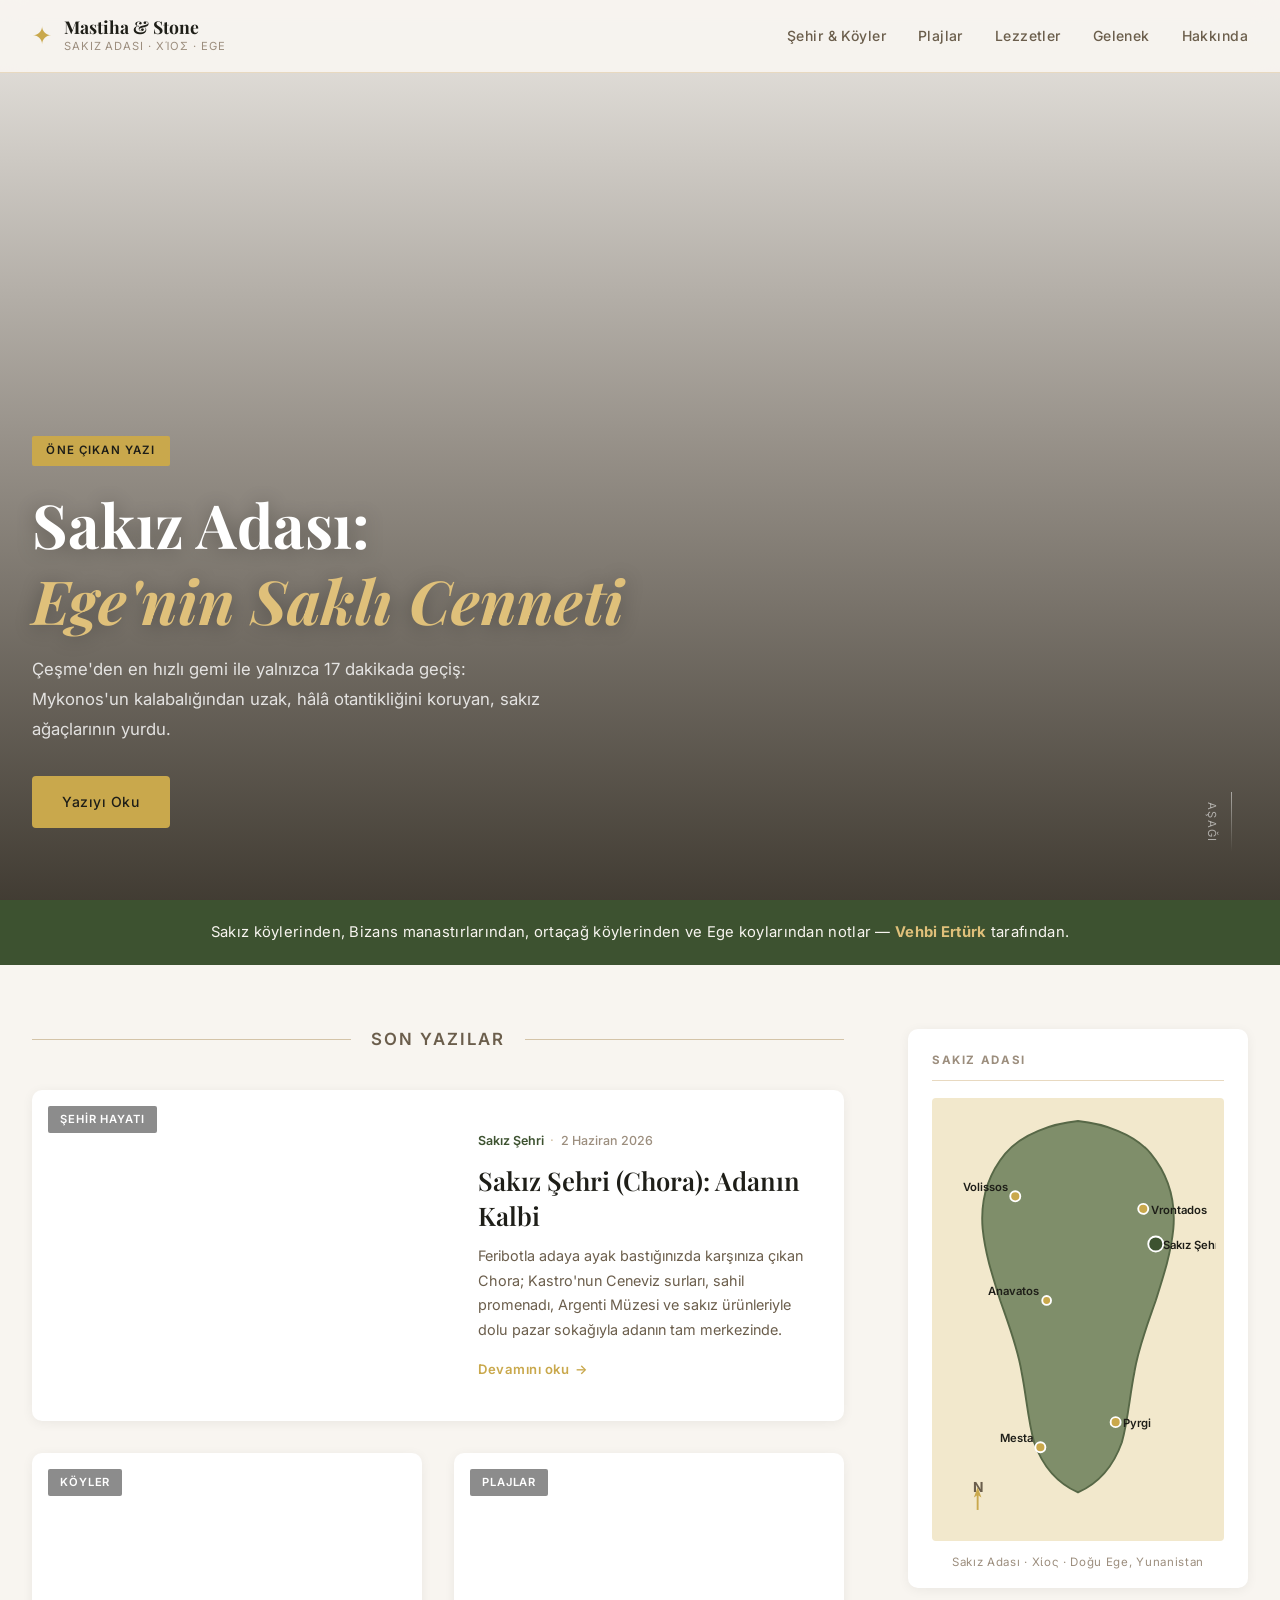
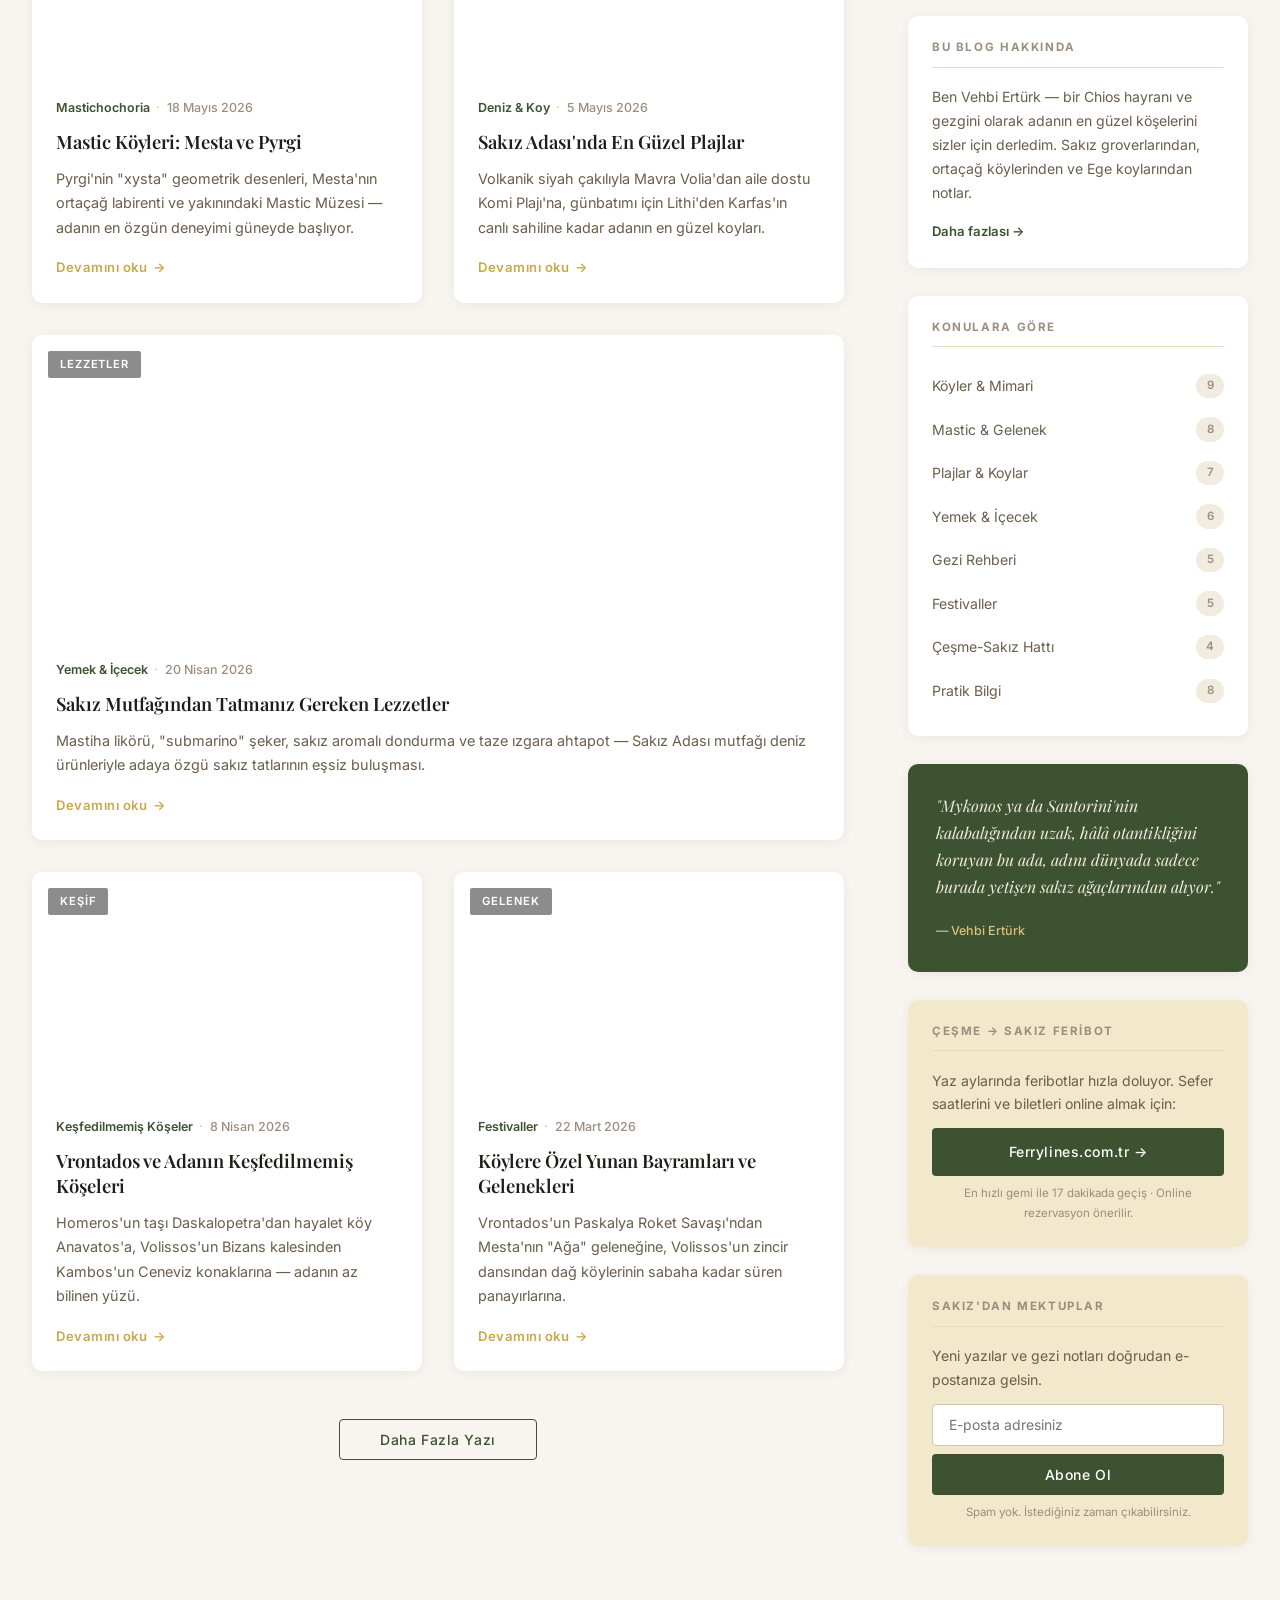
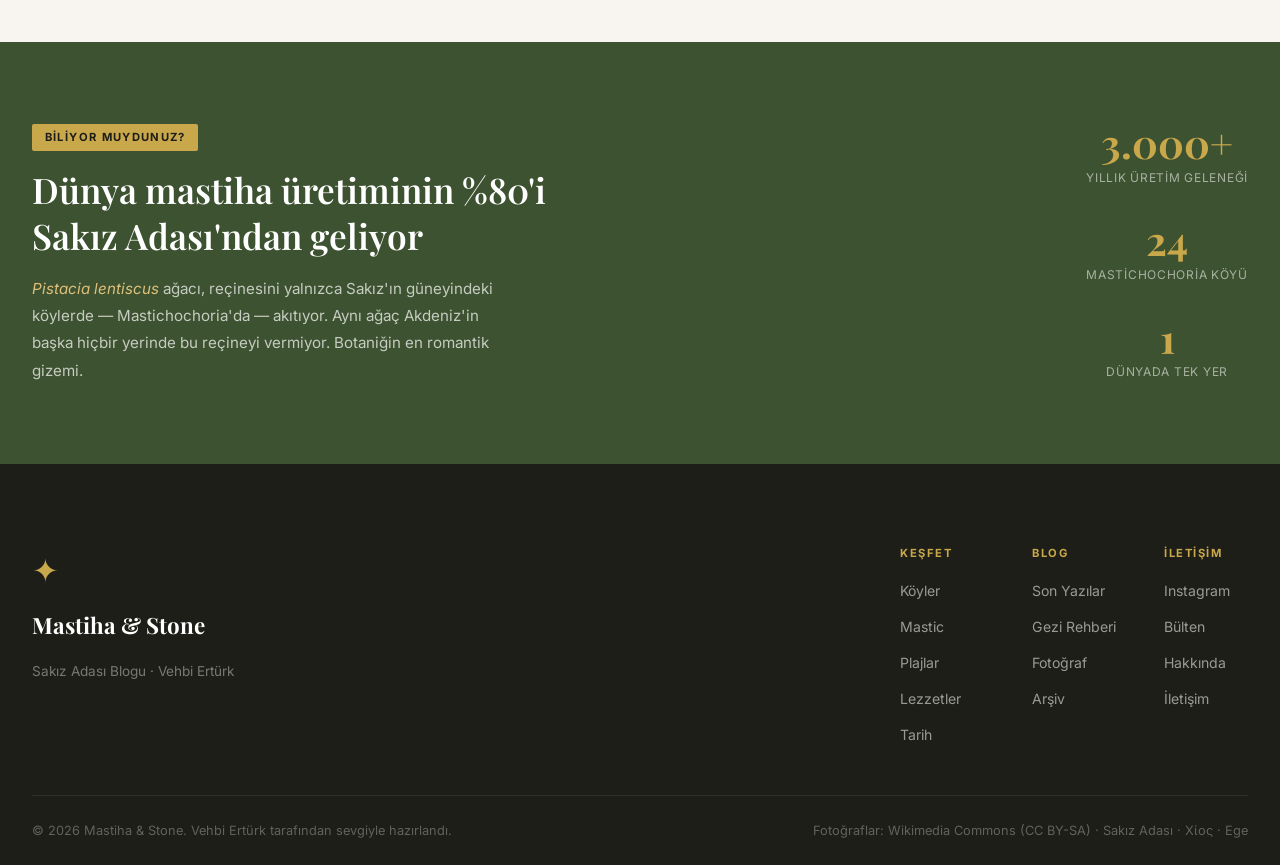
==== index.html @ 267903d8 "Initial commit: Mastiha & Stone - Sakız Adası Blog" ====
<!DOCTYPE html>
<html lang="tr">
<head>
  <meta charset="UTF-8" />
  <meta name="viewport" content="width=device-width, initial-scale=1.0" />
  <title>Mastiha & Stone — Sakız Adası Blogu</title>
  <link rel="preconnect" href="https://fonts.googleapis.com" />
  <link rel="preconnect" href="https://fonts.gstatic.com" crossorigin />
  <link href="https://fonts.googleapis.com/css2?family=Playfair+Display:ital,wght@0,400;0,600;0,700;1,400;1,600&family=Inter:wght@300;400;500;600&display=swap" rel="stylesheet" />
  <link rel="stylesheet" href="style.css" />
  <!-- Google tag (gtag.js) -->
  <script async src="https://www.googletagmanager.com/gtag/js?id=G-PK34DTBVY6"></script>
  <script>
    window.dataLayer = window.dataLayer || [];
    function gtag(){dataLayer.push(arguments);}
    gtag('js', new Date());
    gtag('config', 'G-PK34DTBVY6');
  </script>
</head>
<body>

  <!-- NAV -->
  <nav class="nav" id="nav">
    <div class="nav-inner">
      <a href="index.html" class="nav-logo">
        <span class="nav-logo-mark">✦</span>
        <div>
          <div class="nav-logo-title">Mastiha &amp; Stone</div>
          <div class="nav-logo-sub">Sakız Adası · Χίος · Ege</div>
        </div>
      </a>
      <ul class="nav-links">
        <li><a href="#sehir">Şehir &amp; Köyler</a></li>
        <li><a href="#plajlar">Plajlar</a></li>
        <li><a href="#lezzetler">Lezzetler</a></li>
        <li><a href="#gelenek">Gelenek</a></li>
        <li><a href="#hakkinda">Hakkında</a></li>
      </ul>
      <button class="nav-menu-btn" id="menuBtn" aria-label="Menüyü aç">
        <span></span><span></span><span></span>
      </button>
    </div>
    <div class="nav-mobile" id="navMobile">
      <a href="#sehir">Şehir &amp; Köyler</a>
      <a href="#plajlar">Plajlar</a>
      <a href="#lezzetler">Lezzetler</a>
      <a href="#gelenek">Gelenek</a>
      <a href="#hakkinda">Hakkında</a>
    </div>
  </nav>

  <!-- HERO -->
  <section class="hero">
    <div class="hero-image">
      <div class="hero-gradient"></div>
    </div>
    <div class="hero-content">
      <span class="hero-tag">Öne Çıkan Yazı</span>
      <h1 class="hero-title">Sakız Adası:<br /><em>Ege'nin Saklı Cenneti</em></h1>
      <p class="hero-desc">Çeşme'den en hızlı gemi ile yalnızca 17 dakikada geçiş: Mykonos'un kalabalığından uzak, hâlâ otantikliğini koruyan, sakız ağaçlarının yurdu.</p>
      <a href="post.html" class="btn btn-hero">Yazıyı Oku</a>
    </div>
    <div class="hero-scroll-hint">
      <span>Aşağı</span>
      <div class="hero-scroll-line"></div>
    </div>
  </section>

  <!-- INTRO BAND -->
  <div class="intro-band">
    <p>Sakız köylerinden, Bizans manastırlarından, ortaçağ köylerinden ve Ege koylarından notlar — <strong>Vehbi Ertürk</strong> tarafından.</p>
  </div>

  <!-- MAIN LAYOUT -->
  <main class="main-layout" id="stories">

    <!-- ARTICLE GRID -->
    <div class="article-section">

      <div class="section-header">
        <span class="section-line"></span>
        <h2 class="section-title">Son Yazılar</h2>
        <span class="section-line"></span>
      </div>

      <div class="article-grid">

        <!-- Card 1 — Large: Chora -->
        <article class="card card--large" id="sehir">
          <a href="post.html" class="card-image-link">
            <div class="card-image card-image--town">
              <span class="card-tag">Şehir Hayatı</span>
            </div>
          </a>
          <div class="card-body">
            <div class="card-meta">
              <span class="card-category">Sakız Şehri</span>
              <span class="card-dot">·</span>
              <time>2 Haziran 2026</time>
            </div>
            <h3 class="card-title">
              <a href="post.html">Sakız Şehri (Chora): Adanın Kalbi</a>
            </h3>
            <p class="card-excerpt">Feribotla adaya ayak bastığınızda karşınıza çıkan Chora; Kastro'nun Ceneviz surları, sahil promenadı, Argenti Müzesi ve sakız ürünleriyle dolu pazar sokağıyla adanın tam merkezinde.</p>
            <a href="post.html" class="card-read-more">Devamını oku <span>→</span></a>
          </div>
        </article>

        <!-- Card 2: Mastic Villages -->
        <article class="card" id="koyleri">
          <a href="post.html" class="card-image-link">
            <div class="card-image card-image--villages">
              <span class="card-tag">Köyler</span>
            </div>
          </a>
          <div class="card-body">
            <div class="card-meta">
              <span class="card-category">Mastichochoria</span>
              <span class="card-dot">·</span>
              <time>18 Mayıs 2026</time>
            </div>
            <h3 class="card-title">
              <a href="post.html">Mastic Köyleri: Mesta ve Pyrgi</a>
            </h3>
            <p class="card-excerpt">Pyrgi'nin "xysta" geometrik desenleri, Mesta'nın ortaçağ labirenti ve yakınındaki Mastic Müzesi — adanın en özgün deneyimi güneyde başlıyor.</p>
            <a href="post.html" class="card-read-more">Devamını oku <span>→</span></a>
          </div>
        </article>

        <!-- Card 3: Beaches -->
        <article class="card" id="plajlar">
          <a href="post.html" class="card-image-link">
            <div class="card-image card-image--beach">
              <span class="card-tag">Plajlar</span>
            </div>
          </a>
          <div class="card-body">
            <div class="card-meta">
              <span class="card-category">Deniz &amp; Koy</span>
              <span class="card-dot">·</span>
              <time>5 Mayıs 2026</time>
            </div>
            <h3 class="card-title">
              <a href="post.html">Sakız Adası'nda En Güzel Plajlar</a>
            </h3>
            <p class="card-excerpt">Volkanik siyah çakılıyla Mavra Volia'dan aile dostu Komi Plajı'na, günbatımı için Lithi'den Karfas'ın canlı sahiline kadar adanın en güzel koyları.</p>
            <a href="post.html" class="card-read-more">Devamını oku <span>→</span></a>
          </div>
        </article>

        <!-- Card 4 — Wide: Food -->
        <article class="card card--wide" id="lezzetler">
          <a href="post.html" class="card-image-link">
            <div class="card-image card-image--food">
              <span class="card-tag">Lezzetler</span>
            </div>
          </a>
          <div class="card-body">
            <div class="card-meta">
              <span class="card-category">Yemek &amp; İçecek</span>
              <span class="card-dot">·</span>
              <time>20 Nisan 2026</time>
            </div>
            <h3 class="card-title">
              <a href="post.html">Sakız Mutfağından Tatmanız Gereken Lezzetler</a>
            </h3>
            <p class="card-excerpt">Mastiha likörü, "submarino" şeker, sakız aromalı dondurma ve taze ızgara ahtapot — Sakız Adası mutfağı deniz ürünleriyle adaya özgü sakız tatlarının eşsiz buluşması.</p>
            <a href="post.html" class="card-read-more">Devamını oku <span>→</span></a>
          </div>
        </article>

        <!-- Card 5: Hidden corners -->
        <article class="card">
          <a href="post.html" class="card-image-link">
            <div class="card-image card-image--grove">
              <span class="card-tag">Keşif</span>
            </div>
          </a>
          <div class="card-body">
            <div class="card-meta">
              <span class="card-category">Keşfedilmemiş Köşeler</span>
              <span class="card-dot">·</span>
              <time>8 Nisan 2026</time>
            </div>
            <h3 class="card-title">
              <a href="post.html">Vrontados ve Adanın Keşfedilmemiş Köşeleri</a>
            </h3>
            <p class="card-excerpt">Homeros'un taşı Daskalopetra'dan hayalet köy Anavatos'a, Volissos'un Bizans kalesinden Kambos'un Ceneviz konaklarına — adanın az bilinen yüzü.</p>
            <a href="post.html" class="card-read-more">Devamını oku <span>→</span></a>
          </div>
        </article>

        <!-- Card 6: Traditions -->
        <article class="card" id="gelenek">
          <a href="post.html" class="card-image-link">
            <div class="card-image card-image--monastery">
              <span class="card-tag">Gelenek</span>
            </div>
          </a>
          <div class="card-body">
            <div class="card-meta">
              <span class="card-category">Festivaller</span>
              <span class="card-dot">·</span>
              <time>22 Mart 2026</time>
            </div>
            <h3 class="card-title">
              <a href="post.html">Köylere Özel Yunan Bayramları ve Gelenekleri</a>
            </h3>
            <p class="card-excerpt">Vrontados'un Paskalya Roket Savaşı'ndan Mesta'nın "Ağa" geleneğine, Volissos'un zincir dansından dağ köylerinin sabaha kadar süren panayırlarına.</p>
            <a href="post.html" class="card-read-more">Devamını oku <span>→</span></a>
          </div>
        </article>

      </div><!-- /.article-grid -->

      <div class="load-more-wrap">
        <button class="btn btn-outline" id="loadMoreBtn">Daha Fazla Yazı</button>
      </div>

    </div><!-- /.article-section -->

    <!-- SIDEBAR -->
    <aside class="sidebar">

      <!-- Map -->
      <div class="sidebar-widget widget-map">
        <h4 class="widget-title">Sakız Adası</h4>
        <div class="map-container">
          <svg class="chios-map" viewBox="0 0 220 340" xmlns="http://www.w3.org/2000/svg">
            <path class="island-shape" d="
              M 110,12
              C 130,14 155,22 168,38
              C 182,55 188,75 186,98
              C 184,118 178,136 172,155
              C 165,175 158,193 155,212
              C 151,232 150,250 145,268
              C 139,285 128,300 110,308
              C 92,300 81,285 75,268
              C 70,250 69,232 65,212
              C 62,193 55,175 48,155
              C 42,136 36,118 34,98
              C 32,75 38,55 52,38
              C 65,22 90,14 110,12 Z
            " />
            <!-- Chios Town -->
            <circle class="map-dot map-dot--primary" cx="172" cy="110" r="5" />
            <text class="map-label" x="178" y="114">Sakız Şehri</text>
            <!-- Pyrgi -->
            <circle class="map-dot" cx="140" cy="252" r="4" />
            <text class="map-label" x="146" y="256">Pyrgi</text>
            <!-- Mesta -->
            <circle class="map-dot" cx="80" cy="272" r="4" />
            <text class="map-label map-label--left" x="74" y="268">Mesta</text>
            <!-- Vrontados -->
            <circle class="map-dot" cx="162" cy="82" r="4" />
            <text class="map-label" x="168" y="86">Vrontados</text>
            <!-- Volissos -->
            <circle class="map-dot" cx="60" cy="72" r="4" />
            <text class="map-label map-label--left" x="54" y="68">Volissos</text>
            <!-- Anavatos -->
            <circle class="map-dot" cx="85" cy="155" r="3.5" />
            <text class="map-label map-label--left" x="79" y="151">Anavatos</text>
            <!-- Compass -->
            <text class="map-compass" x="26" y="308">N</text>
            <line x1="30" y1="310" x2="30" y2="322" stroke="#C9A84C" stroke-width="1.5" />
            <polygon points="30,304 27,312 30,310 33,312" fill="#C9A84C" />
          </svg>
        </div>
        <p class="map-caption">Sakız Adası · Χίος · Doğu Ege, Yunanistan</p>
      </div>

      <!-- About -->
      <div class="sidebar-widget" id="hakkinda">
        <h4 class="widget-title">Bu Blog Hakkında</h4>
        <p class="widget-text">Ben Vehbi Ertürk — bir Chios hayranı ve gezgini olarak adanın en güzel köşelerini sizler için derledim. Sakız groverlarından, ortaçağ köylerinden ve Ege koylarından notlar.</p>
        <a href="#" class="widget-link">Daha fazlası →</a>
      </div>

      <!-- Categories -->
      <div class="sidebar-widget">
        <h4 class="widget-title">Konulara Göre</h4>
        <ul class="category-list">
          <li><a href="#">Köyler &amp; Mimari <span>9</span></a></li>
          <li><a href="#">Mastic &amp; Gelenek <span>8</span></a></li>
          <li><a href="#">Plajlar &amp; Koylar <span>7</span></a></li>
          <li><a href="#">Yemek &amp; İçecek <span>6</span></a></li>
          <li><a href="#">Gezi Rehberi <span>5</span></a></li>
          <li><a href="#">Festivaller <span>5</span></a></li>
          <li><a href="#">Çeşme-Sakız Hattı <span>4</span></a></li>
          <li><a href="#">Pratik Bilgi <span>8</span></a></li>
        </ul>
      </div>

      <!-- Quote -->
      <div class="sidebar-widget widget-quote">
        <blockquote>
          <p>"Mykonos ya da Santorini'nin kalabalığından uzak, hâlâ otantikliğini koruyan bu ada, adını dünyada sadece burada yetişen sakız ağaçlarından alıyor."</p>
          <cite>— Vehbi Ertürk</cite>
        </blockquote>
      </div>

      <!-- Ferry Link -->
      <div class="sidebar-widget widget-newsletter">
        <h4 class="widget-title">Çeşme → Sakız Feribot</h4>
        <p class="widget-text">Yaz aylarında feribotlar hızla doluyor. Sefer saatlerini ve biletleri online almak için:</p>
        <a href="https://www.ferrylines.com.tr" target="_blank" rel="noopener" class="btn btn-primary" style="display:flex;justify-content:center;margin-bottom:0.5rem;">Ferrylines.com.tr →</a>
        <p class="newsletter-note">En hızlı gemi ile 17 dakikada geçiş · Online rezervasyon önerilir.</p>
      </div>

      <!-- Newsletter -->
      <div class="sidebar-widget widget-newsletter">
        <h4 class="widget-title">Sakız'dan Mektuplar</h4>
        <p class="widget-text">Yeni yazılar ve gezi notları doğrudan e-postanıza gelsin.</p>
        <form class="newsletter-form" onsubmit="handleSubscribe(event)">
          <input type="email" placeholder="E-posta adresiniz" class="newsletter-input" required />
          <button type="submit" class="btn btn-primary">Abone Ol</button>
        </form>
        <p class="newsletter-note">Spam yok. İstediğiniz zaman çıkabilirsiniz.</p>
      </div>

    </aside>

  </main><!-- /.main-layout -->

  <!-- FEATURED BANNER -->
  <section class="banner-section">
    <div class="banner-inner">
      <div class="banner-text">
        <span class="banner-tag">Biliyor muydunuz?</span>
        <h2>Dünya mastiha üretiminin %80'i Sakız Adası'ndan geliyor</h2>
        <p><em>Pistacia lentiscus</em> ağacı, reçinesini yalnızca Sakız'ın güneyindeki köylerde — Mastichochoria'da — akıtıyor. Aynı ağaç Akdeniz'in başka hiçbir yerinde bu reçineyi vermiyor. Botaniğin en romantik gizemi.</p>
      </div>
      <div class="banner-stat-group">
        <div class="banner-stat">
          <span class="stat-num">3.000+</span>
          <span class="stat-label">Yıllık üretim geleneği</span>
        </div>
        <div class="banner-stat">
          <span class="stat-num">24</span>
          <span class="stat-label">Mastichochoria köyü</span>
        </div>
        <div class="banner-stat">
          <span class="stat-num">1</span>
          <span class="stat-label">Dünyada tek yer</span>
        </div>
      </div>
    </div>
  </section>

  <!-- FOOTER -->
  <footer class="footer">
    <div class="footer-inner">
      <div class="footer-brand">
        <span class="footer-logo-mark">✦</span>
        <div class="footer-logo-title">Mastiha &amp; Stone</div>
        <p>Sakız Adası Blogu · Vehbi Ertürk</p>
      </div>
      <div class="footer-links">
        <div class="footer-col">
          <h5>Keşfet</h5>
          <a href="#">Köyler</a>
          <a href="#">Mastic</a>
          <a href="#">Plajlar</a>
          <a href="#">Lezzetler</a>
          <a href="#">Tarih</a>
        </div>
        <div class="footer-col">
          <h5>Blog</h5>
          <a href="#">Son Yazılar</a>
          <a href="#">Gezi Rehberi</a>
          <a href="#">Fotoğraf</a>
          <a href="#">Arşiv</a>
        </div>
        <div class="footer-col">
          <h5>İletişim</h5>
          <a href="#">Instagram</a>
          <a href="#">Bülten</a>
          <a href="#">Hakkında</a>
          <a href="#">İletişim</a>
        </div>
      </div>
    </div>
    <div class="footer-bottom">
      <p>© 2026 Mastiha &amp; Stone. Vehbi Ertürk tarafından sevgiyle hazırlandı.</p>
      <p>Fotoğraflar: Wikimedia Commons (CC BY-SA) · Sakız Adası · Χίος · Ege</p>
    </div>
  </footer>

  <script src="script.js"></script>
</body>
</html>
---- style.css ----
/* =============================================
   MASTIHA & STONE — Chios Island Blog
   Theme: Mediterranean Minimalist
   ============================================= */

/* --- RESET & BASE --- */
*, *::before, *::after { box-sizing: border-box; margin: 0; padding: 0; }

:root {
  --off-white:   #F8F5F0;
  --sand:        #E8D9C0;
  --sand-light:  #F2EBE0;
  --sand-mid:    #D4C4A8;
  --olive:       #3D5230;
  --olive-mid:   #4A5C3A;
  --olive-light: #6B7F59;
  --gold:        #C9A84C;
  --gold-light:  #DFC07A;
  --gold-pale:   #F2E8CC;
  --dark:        #1E1E18;
  --text:        #3A3328;
  --text-mid:    #6B5E4C;
  --text-light:  #9C8E7E;
  --white:       #FFFFFF;

  --font-serif: 'Playfair Display', Georgia, serif;
  --font-sans:  'Inter', system-ui, sans-serif;

  --radius: 4px;
  --radius-lg: 10px;
  --shadow-sm: 0 2px 12px rgba(0,0,0,0.06);
  --shadow-md: 0 6px 28px rgba(0,0,0,0.10);
  --shadow-lg: 0 16px 48px rgba(0,0,0,0.14);

  --transition: 0.28s cubic-bezier(0.4, 0, 0.2, 1);
}

html { scroll-behavior: smooth; font-size: 16px; }

body {
  font-family: var(--font-sans);
  background: var(--off-white);
  color: var(--text);
  line-height: 1.7;
  -webkit-font-smoothing: antialiased;
}

img { display: block; max-width: 100%; }
a { color: inherit; text-decoration: none; }
ul { list-style: none; }
button { cursor: pointer; border: none; background: none; font-family: inherit; }

/* --- TYPOGRAPHY --- */
h1, h2, h3, h4 { font-family: var(--font-serif); line-height: 1.25; color: var(--dark); }
h1 { font-size: clamp(2.2rem, 5vw, 3.8rem); font-weight: 700; }
h2 { font-size: clamp(1.6rem, 3vw, 2.4rem); font-weight: 600; }
h3 { font-size: clamp(1.15rem, 2vw, 1.45rem); font-weight: 600; }
h4 { font-size: 1rem; font-weight: 600; }
em { font-style: italic; }

/* --- UTILITY --- */
.btn {
  display: inline-flex;
  align-items: center;
  gap: 0.5rem;
  padding: 0.75rem 1.75rem;
  border-radius: var(--radius);
  font-size: 0.875rem;
  font-weight: 500;
  letter-spacing: 0.04em;
  transition: var(--transition);
  white-space: nowrap;
}
.btn-hero {
  background: var(--gold);
  color: var(--dark);
  border: 2px solid var(--gold);
}
.btn-hero:hover {
  background: var(--gold-light);
  border-color: var(--gold-light);
  transform: translateY(-2px);
  box-shadow: 0 8px 24px rgba(201,168,76,0.35);
}
.btn-primary {
  background: var(--olive);
  color: var(--white);
  width: 100%;
  justify-content: center;
}
.btn-primary:hover {
  background: var(--olive-mid);
  transform: translateY(-1px);
}
.btn-outline {
  background: transparent;
  color: var(--olive);
  border: 1.5px solid var(--olive);
  padding: 0.7rem 2.5rem;
}
.btn-outline:hover {
  background: var(--olive);
  color: var(--white);
}

/* =============================================
   NAVIGATION
   ============================================= */
.nav {
  position: fixed;
  top: 0; left: 0; right: 0;
  z-index: 100;
  background: rgba(248,245,240,0.92);
  backdrop-filter: blur(12px);
  -webkit-backdrop-filter: blur(12px);
  border-bottom: 1px solid var(--sand);
  transition: var(--transition);
}
.nav.scrolled {
  box-shadow: var(--shadow-sm);
}
.nav-inner {
  max-width: 1280px;
  margin: 0 auto;
  padding: 0 2rem;
  height: 72px;
  display: flex;
  align-items: center;
  justify-content: space-between;
}
.nav-logo {
  display: flex;
  align-items: center;
  gap: 0.75rem;
}
.nav-logo-mark {
  font-size: 1.5rem;
  color: var(--gold);
  line-height: 1;
}
.nav-logo-title {
  font-family: var(--font-serif);
  font-size: 1.1rem;
  font-weight: 700;
  color: var(--dark);
  line-height: 1.2;
}
.nav-logo-sub {
  font-size: 0.7rem;
  color: var(--text-light);
  letter-spacing: 0.08em;
  text-transform: uppercase;
}
.nav-links {
  display: flex;
  align-items: center;
  gap: 2rem;
}
.nav-links a {
  font-size: 0.875rem;
  font-weight: 500;
  color: var(--text-mid);
  letter-spacing: 0.03em;
  position: relative;
  transition: color var(--transition);
}
.nav-links a::after {
  content: '';
  position: absolute;
  bottom: -3px; left: 0; right: 100%;
  height: 1.5px;
  background: var(--gold);
  transition: right var(--transition);
}
.nav-links a:hover { color: var(--olive); }
.nav-links a:hover::after { right: 0; }

.nav-menu-btn {
  display: none;
  flex-direction: column;
  gap: 5px;
  padding: 4px;
}
.nav-menu-btn span {
  display: block;
  width: 24px;
  height: 2px;
  background: var(--text);
  border-radius: 2px;
  transition: var(--transition);
}
.nav-mobile {
  display: none;
  flex-direction: column;
  padding: 1rem 2rem 1.5rem;
  border-top: 1px solid var(--sand);
  gap: 1rem;
}
.nav-mobile a {
  font-size: 1rem;
  color: var(--text-mid);
  font-weight: 500;
}
.nav-mobile.open { display: flex; }

/* =============================================
   HERO
   ============================================= */
.hero {
  position: relative;
  min-height: 100vh;
  display: flex;
  align-items: flex-end;
  padding-bottom: 8vh;
  overflow: hidden;
}
.hero-image {
  position: absolute;
  inset: 0;
  background-image: url('images/hero.jpg');
  background-size: cover;
  background-position: center 40%;
}
.hero-gradient {
  position: absolute;
  inset: 0;
  background: linear-gradient(
    to bottom,
    rgba(0,0,0,0.05) 0%,
    rgba(30,20,8,0.45) 50%,
    rgba(20,14,4,0.80) 100%
  );
}
.hero-content {
  position: relative;
  z-index: 2;
  max-width: 1280px;
  margin: 0 auto;
  padding: 0 2rem;
  width: 100%;
}
.hero-tag {
  display: inline-block;
  padding: 0.3rem 0.9rem;
  background: var(--gold);
  color: var(--dark);
  font-size: 0.72rem;
  font-weight: 600;
  letter-spacing: 0.1em;
  text-transform: uppercase;
  border-radius: 2px;
  margin-bottom: 1.25rem;
}
.hero-title {
  color: var(--white);
  margin-bottom: 1rem;
  max-width: 640px;
  text-shadow: 0 2px 20px rgba(0,0,0,0.3);
}
.hero-title em {
  color: var(--gold-light);
}
.hero-desc {
  color: rgba(255,255,255,0.82);
  font-size: 1.05rem;
  max-width: 520px;
  margin-bottom: 2rem;
  line-height: 1.8;
}
.hero-scroll-hint {
  position: absolute;
  right: 3rem;
  bottom: 3rem;
  z-index: 2;
  display: flex;
  flex-direction: column;
  align-items: center;
  gap: 0.6rem;
  color: rgba(255,255,255,0.55);
  font-size: 0.7rem;
  letter-spacing: 0.12em;
  text-transform: uppercase;
  writing-mode: vertical-lr;
}
.hero-scroll-line {
  width: 1px;
  height: 60px;
  background: linear-gradient(to bottom, rgba(255,255,255,0.5), transparent);
  animation: scrollPulse 2s ease-in-out infinite;
}
@keyframes scrollPulse {
  0%, 100% { opacity: 0.4; transform: scaleY(1); }
  50% { opacity: 0.9; transform: scaleY(1.1); }
}

/* =============================================
   INTRO BAND
   ============================================= */
.intro-band {
  background: var(--olive);
  color: var(--off-white);
  text-align: center;
  padding: 1.25rem 2rem;
  font-size: 0.925rem;
  letter-spacing: 0.02em;
}
.intro-band strong { color: var(--gold-light); }

/* =============================================
   MAIN LAYOUT
   ============================================= */
.main-layout {
  max-width: 1280px;
  margin: 0 auto;
  padding: 4rem 2rem 6rem;
  display: grid;
  grid-template-columns: 1fr 340px;
  gap: 4rem;
  align-items: start;
}

/* =============================================
   SECTION HEADER
   ============================================= */
.section-header {
  display: flex;
  align-items: center;
  gap: 1.25rem;
  margin-bottom: 2.5rem;
}
.section-title {
  font-size: 1.05rem;
  font-weight: 600;
  letter-spacing: 0.12em;
  text-transform: uppercase;
  color: var(--text-mid);
  white-space: nowrap;
  font-family: var(--font-sans);
}
.section-line {
  flex: 1;
  height: 1px;
  background: var(--sand-mid);
}

/* =============================================
   ARTICLE GRID & CARDS
   ============================================= */
.article-grid {
  display: grid;
  grid-template-columns: repeat(2, 1fr);
  gap: 2rem;
}

.card {
  background: var(--white);
  border-radius: var(--radius-lg);
  overflow: hidden;
  box-shadow: var(--shadow-sm);
  transition: var(--transition);
  display: flex;
  flex-direction: column;
}
.card:hover {
  transform: translateY(-4px);
  box-shadow: var(--shadow-md);
}
.card--large {
  grid-column: 1 / -1;
  display: grid;
  grid-template-columns: 1fr 1fr;
}
.card--large .card-body {
  padding: 2.5rem;
  display: flex;
  flex-direction: column;
  justify-content: center;
}
.card--large .card-title { font-size: 1.6rem; }
.card--wide {
  grid-column: 1 / -1;
}
.card--wide .card-image { height: 300px; }

.card-image-link { display: block; }
.card-image {
  height: 220px;
  position: relative;
  overflow: hidden;
  transition: transform 0.5s cubic-bezier(0.4,0,0.2,1);
}
.card:hover .card-image { transform: scale(1.03); }
.card--large .card-image {
  height: 100%;
  min-height: 320px;
}

/* Card image backgrounds */
.card-image--villages {
  background-image: url('images/pyrgi.jpg');
  background-size: cover;
  background-position: center;
}
.card-image--monastery {
  background-image: url('images/rouketopolemos.jpg');
  background-size: cover;
  background-position: center top;
}
.card-image--beach {
  background-image: url('images/mavra-volia.jpg');
  background-size: cover;
  background-position: center;
}
.card-image--food {
  background-image: url('images/mastic-food.jpg');
  background-size: cover;
  background-position: center;
}
.card-image--town {
  background-image: url('images/chora.jpg');
  background-size: cover;
  background-position: center;
}
.card-image--grove {
  background-image: url('images/mastic-grove.jpg');
  background-size: cover;
  background-position: center;
}

.card-tag {
  position: absolute;
  top: 1rem; left: 1rem;
  padding: 0.25rem 0.75rem;
  background: rgba(0,0,0,0.45);
  backdrop-filter: blur(4px);
  color: var(--white);
  font-size: 0.7rem;
  font-weight: 600;
  letter-spacing: 0.08em;
  text-transform: uppercase;
  border-radius: 2px;
}

.card-body {
  padding: 1.5rem;
  flex: 1;
  display: flex;
  flex-direction: column;
}
.card-meta {
  display: flex;
  align-items: center;
  gap: 0.4rem;
  font-size: 0.78rem;
  color: var(--text-light);
  margin-bottom: 0.75rem;
  font-weight: 500;
}
.card-category { color: var(--olive); font-weight: 600; }
.card-dot { color: var(--sand-mid); }

.card-title {
  font-size: 1.15rem;
  margin-bottom: 0.75rem;
  line-height: 1.35;
}
.card-title a {
  color: var(--dark);
  transition: color var(--transition);
}
.card-title a:hover { color: var(--olive); }

.card-excerpt {
  font-size: 0.9rem;
  color: var(--text-mid);
  line-height: 1.7;
  flex: 1;
  margin-bottom: 1rem;
}

.card-read-more {
  font-size: 0.82rem;
  font-weight: 600;
  color: var(--gold);
  letter-spacing: 0.04em;
  display: inline-flex;
  align-items: center;
  gap: 0.35rem;
  transition: gap var(--transition), color var(--transition);
  margin-top: auto;
}
.card-read-more:hover { color: var(--olive); gap: 0.6rem; }
.card-read-more span { transition: transform var(--transition); }
.card-read-more:hover span { transform: translateX(3px); }

.load-more-wrap {
  margin-top: 3rem;
  display: flex;
  justify-content: center;
}

/* =============================================
   SIDEBAR
   ============================================= */
.sidebar {
  position: sticky;
  top: 90px;
  display: flex;
  flex-direction: column;
  gap: 1.75rem;
}
.sidebar-widget {
  background: var(--white);
  border-radius: var(--radius-lg);
  padding: 1.5rem;
  box-shadow: var(--shadow-sm);
}
.widget-title {
  font-family: var(--font-sans);
  font-size: 0.72rem;
  font-weight: 700;
  letter-spacing: 0.14em;
  text-transform: uppercase;
  color: var(--text-light);
  margin-bottom: 1.1rem;
  padding-bottom: 0.75rem;
  border-bottom: 1px solid var(--sand);
}
.widget-text {
  font-size: 0.88rem;
  color: var(--text-mid);
  line-height: 1.7;
  margin-bottom: 0.75rem;
}
.widget-link {
  font-size: 0.82rem;
  font-weight: 600;
  color: var(--olive);
  transition: color var(--transition);
}
.widget-link:hover { color: var(--gold); }

/* MAP */
.widget-map { padding: 1.5rem 1.5rem 1rem; }
.map-container {
  background: var(--gold-pale);
  border-radius: var(--radius);
  padding: 0.5rem;
  margin-bottom: 0.75rem;
}
.chios-map { width: 100%; display: block; }
.island-shape {
  fill: var(--olive-light);
  stroke: var(--olive);
  stroke-width: 1.5;
  opacity: 0.85;
}
.map-dot {
  fill: var(--gold);
  stroke: var(--white);
  stroke-width: 1.5;
}
.map-dot--primary { fill: var(--olive); r: 6; }
.map-label {
  font-family: var(--font-sans);
  font-size: 9px;
  fill: var(--dark);
  font-weight: 600;
}
.map-label--left { text-anchor: end; }
.map-compass { font-size: 11px; fill: var(--text-mid); font-weight: 700; font-family: var(--font-sans); }
.map-caption {
  text-align: center;
  font-size: 0.72rem;
  color: var(--text-light);
  letter-spacing: 0.06em;
}

/* CATEGORIES */
.category-list { display: flex; flex-direction: column; gap: 0.1rem; }
.category-list a {
  display: flex;
  justify-content: space-between;
  align-items: center;
  font-size: 0.88rem;
  color: var(--text-mid);
  padding: 0.55rem 0;
  border-bottom: 1px solid var(--sand-light);
  transition: color var(--transition);
}
.category-list a:last-child { border-bottom: none; }
.category-list a:hover { color: var(--olive); }
.category-list a span {
  background: var(--sand-light);
  color: var(--text-light);
  font-size: 0.72rem;
  font-weight: 600;
  padding: 0.15rem 0.5rem;
  border-radius: 20px;
  min-width: 28px;
  text-align: center;
}

/* QUOTE */
.widget-quote {
  background: var(--olive);
  color: var(--white);
  padding: 1.75rem;
}
.widget-quote .widget-title { color: rgba(255,255,255,0.45); border-bottom-color: rgba(255,255,255,0.1); }
.widget-quote blockquote p {
  font-family: var(--font-serif);
  font-style: italic;
  font-size: 1rem;
  line-height: 1.7;
  color: var(--sand-light);
  margin-bottom: 1rem;
}
.widget-quote cite {
  font-size: 0.78rem;
  color: var(--gold-light);
  font-style: normal;
  font-weight: 500;
}

/* NEWSLETTER */
.widget-newsletter { background: var(--gold-pale); }
.newsletter-form { display: flex; flex-direction: column; gap: 0.5rem; margin-bottom: 0.5rem; }
.newsletter-input {
  width: 100%;
  padding: 0.7rem 1rem;
  border: 1.5px solid var(--sand-mid);
  border-radius: var(--radius);
  font-family: var(--font-sans);
  font-size: 0.875rem;
  background: var(--white);
  color: var(--text);
  transition: border-color var(--transition);
  outline: none;
}
.newsletter-input:focus { border-color: var(--gold); }
.newsletter-note {
  font-size: 0.72rem;
  color: var(--text-light);
  text-align: center;
}

/* =============================================
   BANNER SECTION
   ============================================= */
.banner-section {
  background: var(--olive);
  padding: 5rem 2rem;
}
.banner-inner {
  max-width: 1280px;
  margin: 0 auto;
  display: grid;
  grid-template-columns: 1fr auto;
  gap: 4rem;
  align-items: center;
}
.banner-tag {
  display: inline-block;
  background: var(--gold);
  color: var(--dark);
  font-size: 0.7rem;
  font-weight: 700;
  letter-spacing: 0.12em;
  text-transform: uppercase;
  padding: 0.25rem 0.8rem;
  border-radius: 2px;
  margin-bottom: 1rem;
}
.banner-text h2 {
  color: var(--white);
  font-size: clamp(1.5rem, 3vw, 2.2rem);
  max-width: 540px;
  margin-bottom: 1rem;
  line-height: 1.3;
}
.banner-text p {
  color: rgba(255,255,255,0.7);
  font-size: 0.95rem;
  max-width: 480px;
  line-height: 1.8;
}
.banner-text em { color: var(--gold-light); font-style: italic; }
.banner-stat-group {
  display: flex;
  flex-direction: column;
  gap: 2rem;
}
.banner-stat {
  display: flex;
  flex-direction: column;
  align-items: center;
  text-align: center;
}
.stat-num {
  font-family: var(--font-serif);
  font-size: 2.5rem;
  font-weight: 700;
  color: var(--gold);
  line-height: 1;
}
.stat-label {
  font-size: 0.75rem;
  color: rgba(255,255,255,0.55);
  letter-spacing: 0.06em;
  text-transform: uppercase;
  margin-top: 0.3rem;
}

/* =============================================
   FOOTER
   ============================================= */
.footer {
  background: var(--dark);
  color: var(--off-white);
  padding: 5rem 2rem 0;
}
.footer-inner {
  max-width: 1280px;
  margin: 0 auto;
  display: grid;
  grid-template-columns: 1fr auto;
  gap: 4rem;
  padding-bottom: 3rem;
  border-bottom: 1px solid rgba(255,255,255,0.08);
}
.footer-brand {
  display: flex;
  flex-direction: column;
  gap: 0.5rem;
}
.footer-logo-mark { font-size: 2rem; color: var(--gold); }
.footer-logo-title {
  font-family: var(--font-serif);
  font-size: 1.4rem;
  font-weight: 700;
  color: var(--white);
}
.footer-brand p {
  font-size: 0.85rem;
  color: rgba(255,255,255,0.4);
  margin-top: 0.5rem;
  max-width: 260px;
  line-height: 1.6;
}
.footer-links {
  display: grid;
  grid-template-columns: repeat(3, 1fr);
  gap: 3rem;
}
.footer-col {
  display: flex;
  flex-direction: column;
  gap: 0.75rem;
}
.footer-col h5 {
  font-family: var(--font-sans);
  font-size: 0.7rem;
  font-weight: 700;
  letter-spacing: 0.14em;
  text-transform: uppercase;
  color: var(--gold);
  margin-bottom: 0.25rem;
}
.footer-col a {
  font-size: 0.88rem;
  color: rgba(255,255,255,0.55);
  transition: color var(--transition);
}
.footer-col a:hover { color: var(--white); }
.footer-bottom {
  max-width: 1280px;
  margin: 0 auto;
  padding: 1.5rem 0;
  display: flex;
  justify-content: space-between;
  align-items: center;
  font-size: 0.8rem;
  color: rgba(255,255,255,0.3);
}

/* =============================================
   TOAST NOTIFICATION
   ============================================= */
.toast {
  position: fixed;
  bottom: 2rem;
  left: 50%;
  transform: translateX(-50%) translateY(80px);
  background: var(--olive);
  color: var(--white);
  padding: 0.85rem 1.75rem;
  border-radius: 50px;
  font-size: 0.875rem;
  font-weight: 500;
  box-shadow: var(--shadow-lg);
  transition: transform 0.4s cubic-bezier(0.34, 1.56, 0.64, 1), opacity 0.4s;
  opacity: 0;
  z-index: 999;
  border-left: 3px solid var(--gold);
}
.toast.show {
  transform: translateX(-50%) translateY(0);
  opacity: 1;
}

/* =============================================
   RESPONSIVE
   ============================================= */
@media (max-width: 1100px) {
  .main-layout {
    grid-template-columns: 1fr 300px;
    gap: 2.5rem;
  }
}

@media (max-width: 900px) {
  .main-layout {
    grid-template-columns: 1fr;
  }
  .sidebar {
    position: static;
    display: grid;
    grid-template-columns: repeat(2, 1fr);
  }
  .widget-map, .widget-newsletter, .widget-quote {
    grid-column: 1 / -1;
  }
  .banner-inner {
    grid-template-columns: 1fr;
    gap: 3rem;
  }
  .banner-stat-group {
    flex-direction: row;
    justify-content: space-around;
  }
  .footer-inner {
    grid-template-columns: 1fr;
    gap: 2.5rem;
  }
}

@media (max-width: 700px) {
  .nav-links { display: none; }
  .nav-menu-btn { display: flex; }

  .article-grid {
    grid-template-columns: 1fr;
  }
  .card--large {
    grid-template-columns: 1fr;
  }
  .card--large .card-image { min-height: 220px; }

  .sidebar {
    grid-template-columns: 1fr;
  }

  .hero-scroll-hint { display: none; }

  .footer-links {
    grid-template-columns: repeat(2, 1fr);
    gap: 2rem;
  }
  .footer-bottom {
    flex-direction: column;
    gap: 0.5rem;
    text-align: center;
  }
}

@media (max-width: 480px) {
  .main-layout { padding: 2.5rem 1.25rem 4rem; }
  .banner-section { padding: 3.5rem 1.25rem; }
  .footer { padding: 3.5rem 1.25rem 0; }
  .footer-links { grid-template-columns: 1fr; }
}

/* =============================================
   SCROLL REVEAL ANIMATION
   ============================================= */
.reveal {
  opacity: 0;
  transform: translateY(24px);
  transition: opacity 0.6s ease, transform 0.6s ease;
}
.reveal.visible {
  opacity: 1;
  transform: translateY(0);
}
.reveal-delay-1 { transition-delay: 0.1s; }
.reveal-delay-2 { transition-delay: 0.2s; }
.reveal-delay-3 { transition-delay: 0.3s; }
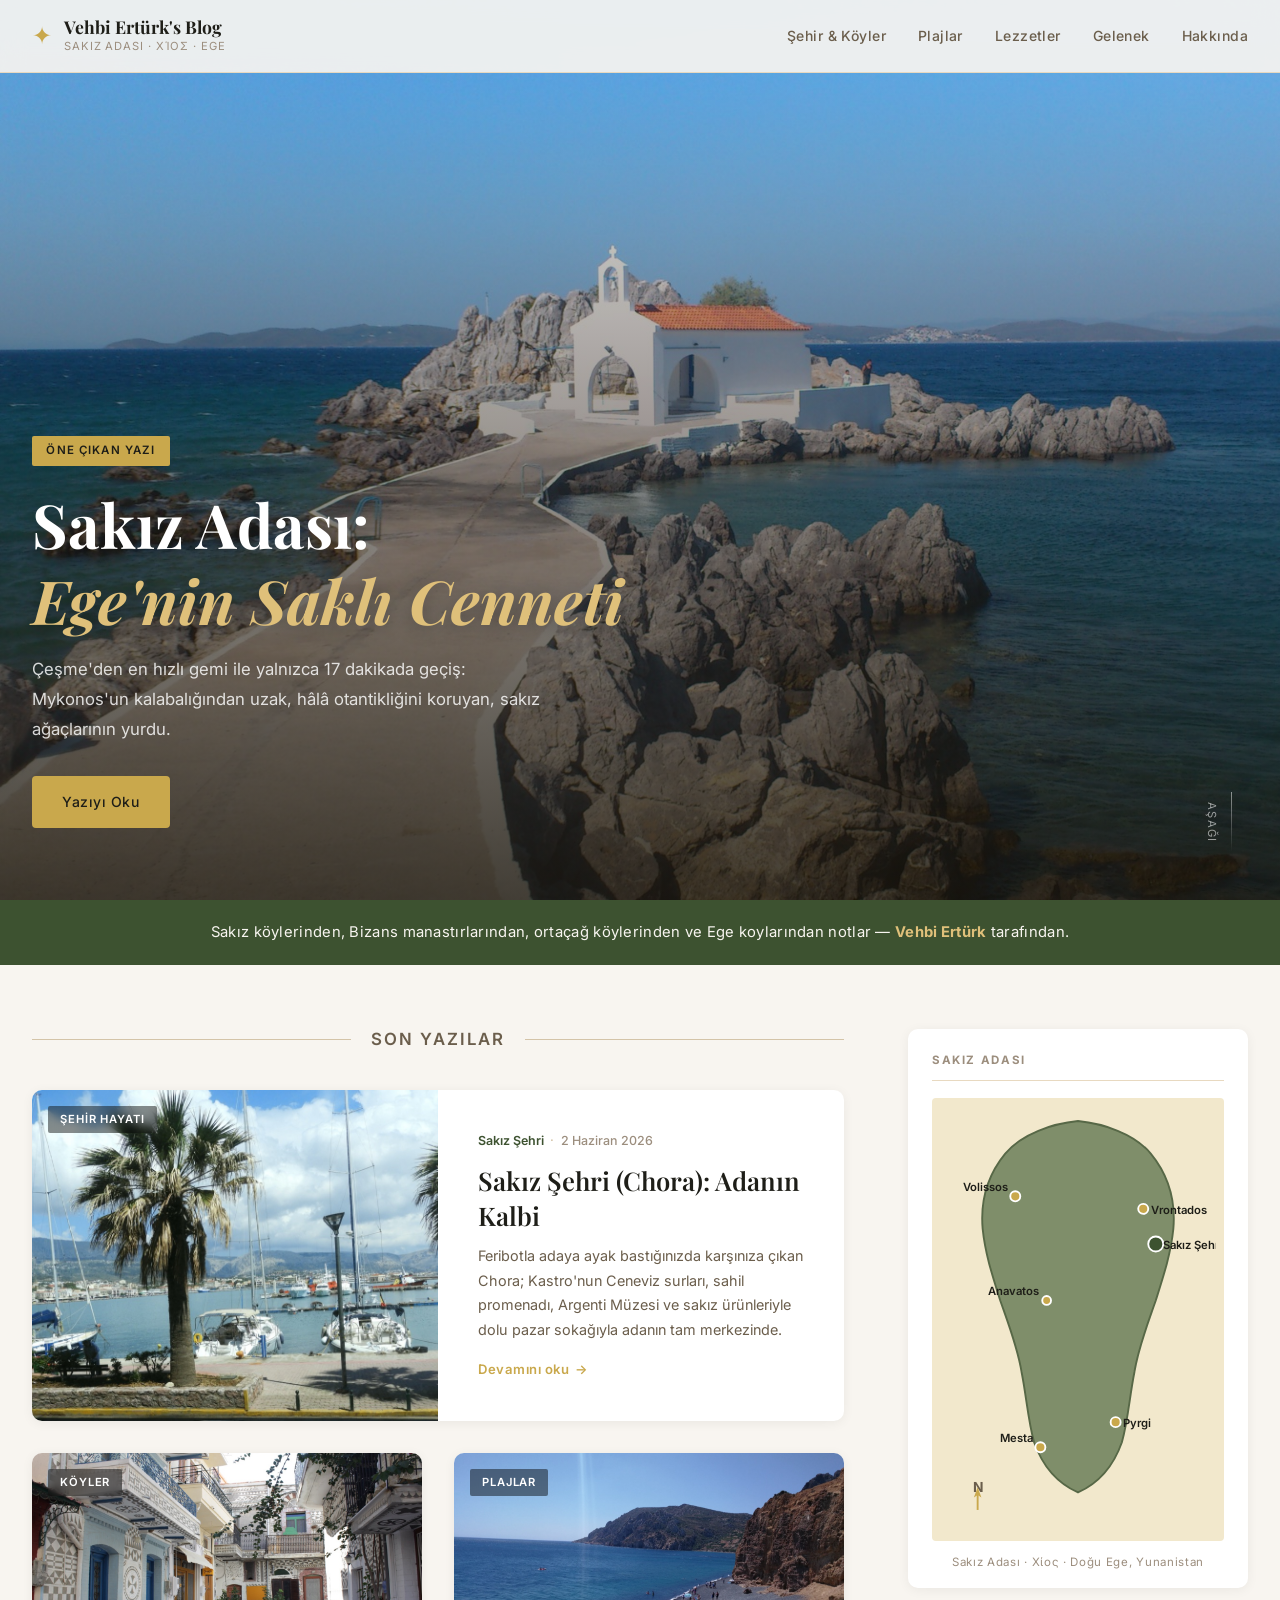
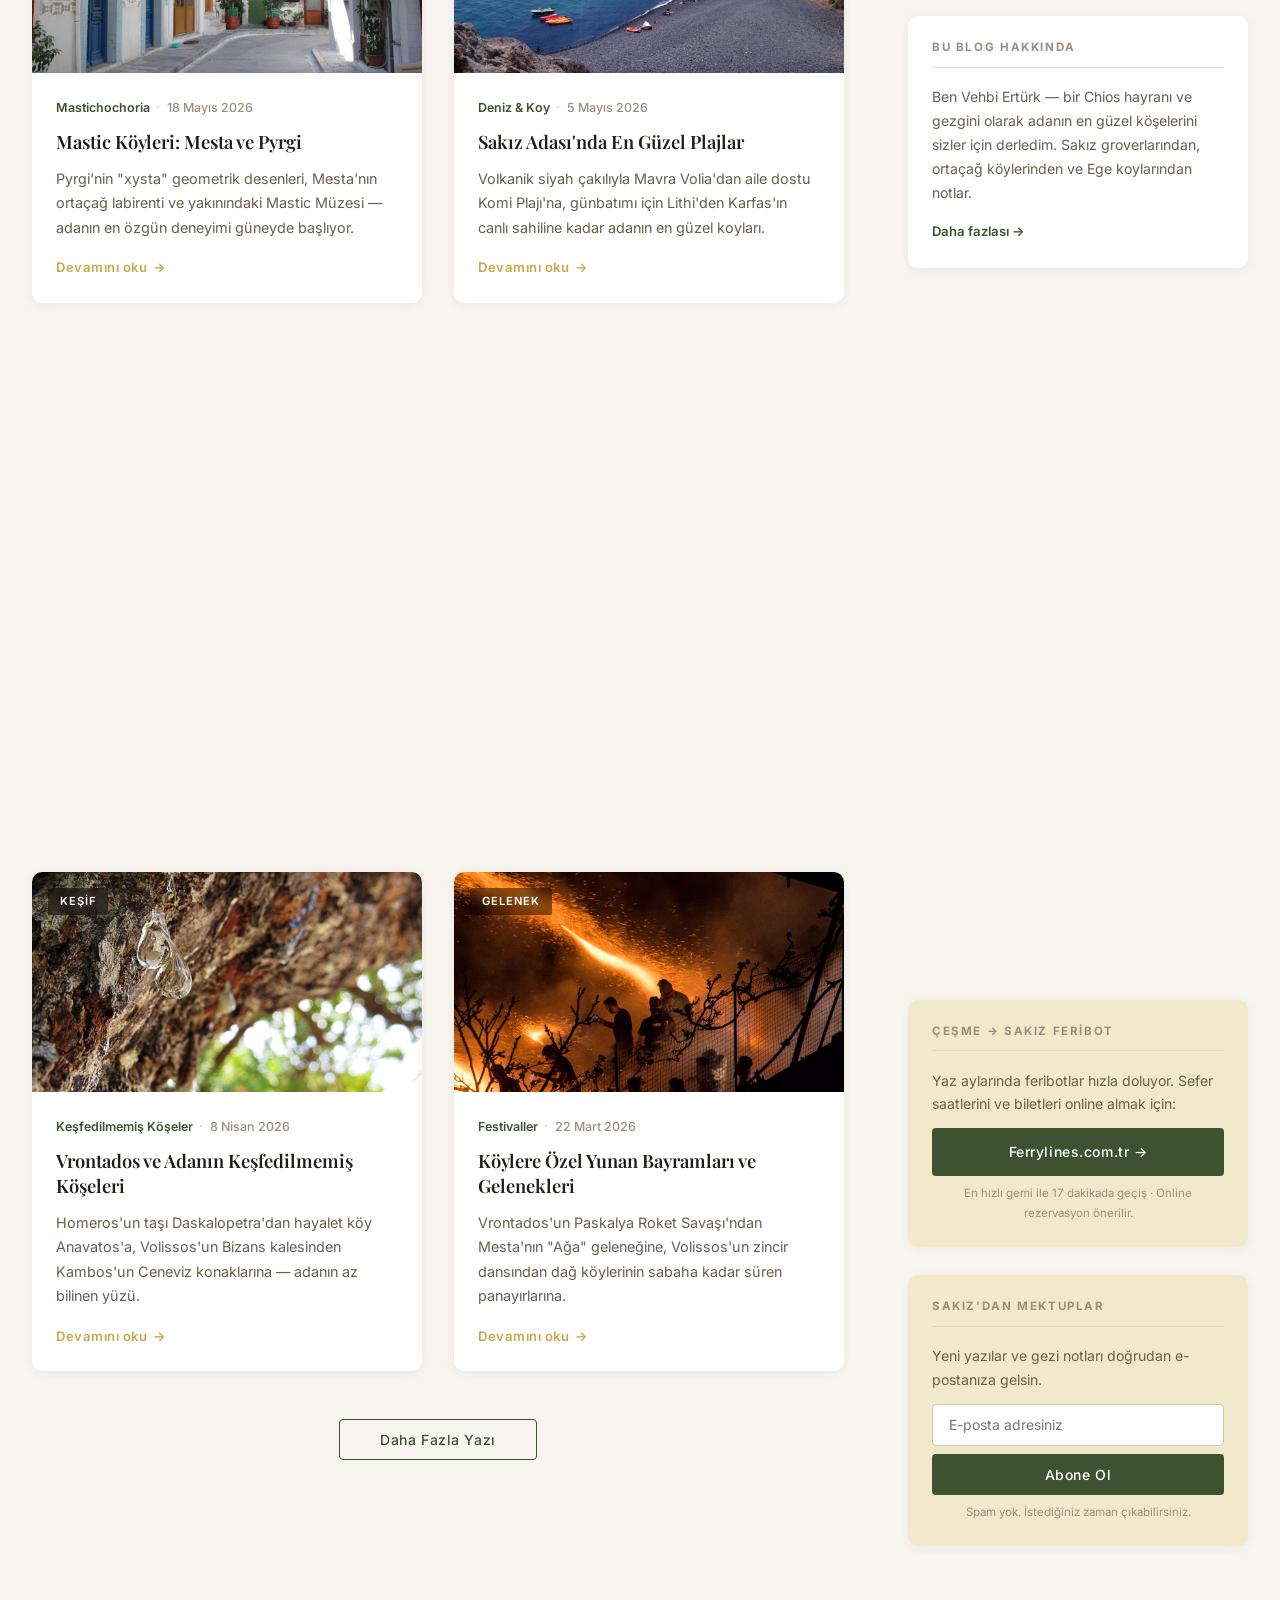
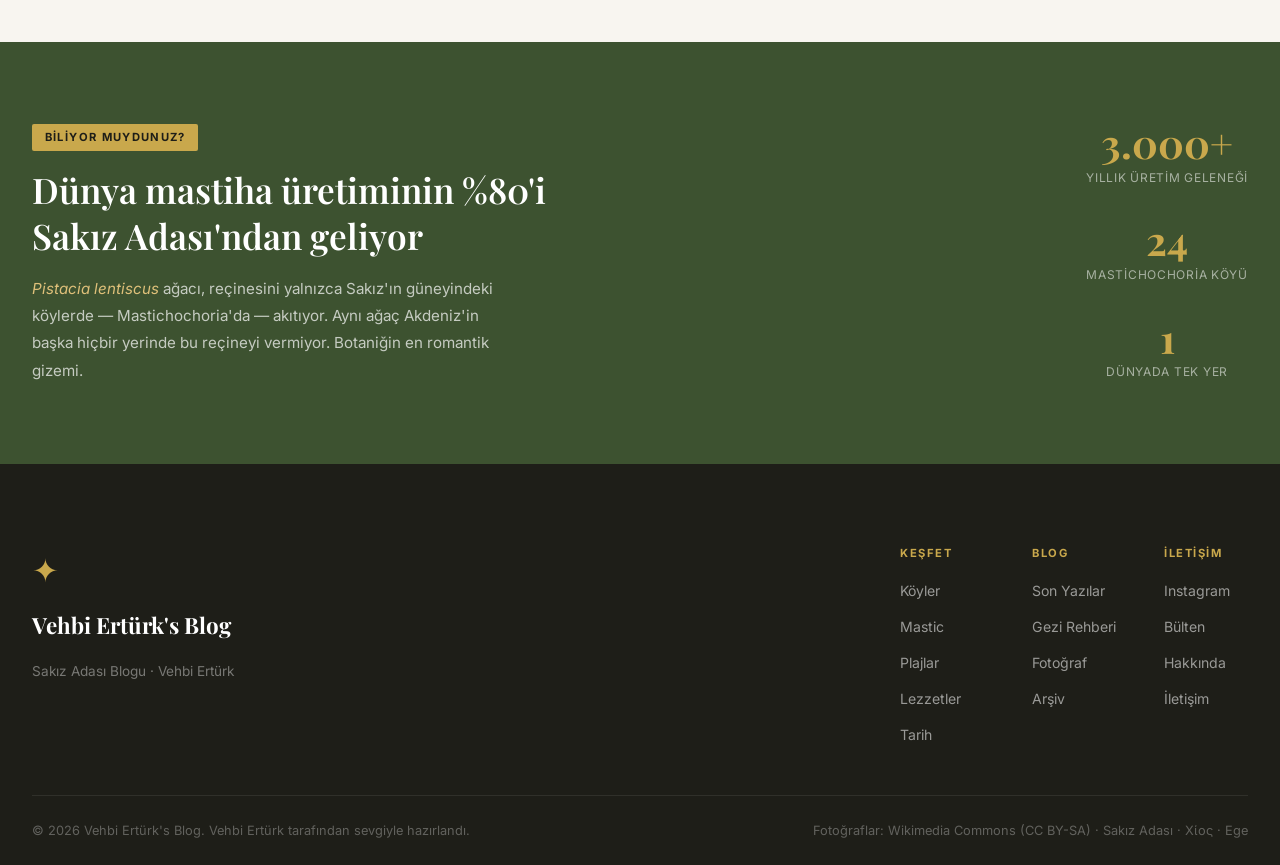
==== commit c50d8d79: "Rename site header to Vehbi Ertürk's Blog" ====
--- a/index.html
+++ b/index.html
@@ -3,7 +3,7 @@
 <head>
   <meta charset="UTF-8" />
   <meta name="viewport" content="width=device-width, initial-scale=1.0" />
-  <title>Mastiha & Stone — Sakız Adası Blogu</title>
+  <title>Vehbi Ertürk's Blog — Sakız Adası</title>
   <link rel="preconnect" href="https://fonts.googleapis.com" />
   <link rel="preconnect" href="https://fonts.gstatic.com" crossorigin />
   <link href="https://fonts.googleapis.com/css2?family=Playfair+Display:ital,wght@0,400;0,600;0,700;1,400;1,600&family=Inter:wght@300;400;500;600&display=swap" rel="stylesheet" />
@@ -25,7 +25,7 @@
       <a href="index.html" class="nav-logo">
         <span class="nav-logo-mark">✦</span>
         <div>
-          <div class="nav-logo-title">Mastiha &amp; Stone</div>
+          <div class="nav-logo-title">Vehbi Ertürk's Blog</div>
           <div class="nav-logo-sub">Sakız Adası · Χίος · Ege</div>
         </div>
       </a>
@@ -352,7 +352,7 @@
     <div class="footer-inner">
       <div class="footer-brand">
         <span class="footer-logo-mark">✦</span>
-        <div class="footer-logo-title">Mastiha &amp; Stone</div>
+        <div class="footer-logo-title">Vehbi Ertürk's Blog</div>
         <p>Sakız Adası Blogu · Vehbi Ertürk</p>
       </div>
       <div class="footer-links">
@@ -381,7 +381,7 @@
       </div>
     </div>
     <div class="footer-bottom">
-      <p>© 2026 Mastiha &amp; Stone. Vehbi Ertürk tarafından sevgiyle hazırlandı.</p>
+      <p>© 2026 Vehbi Ertürk's Blog. Vehbi Ertürk tarafından sevgiyle hazırlandı.</p>
       <p>Fotoğraflar: Wikimedia Commons (CC BY-SA) · Sakız Adası · Χίος · Ege</p>
     </div>
   </footer>
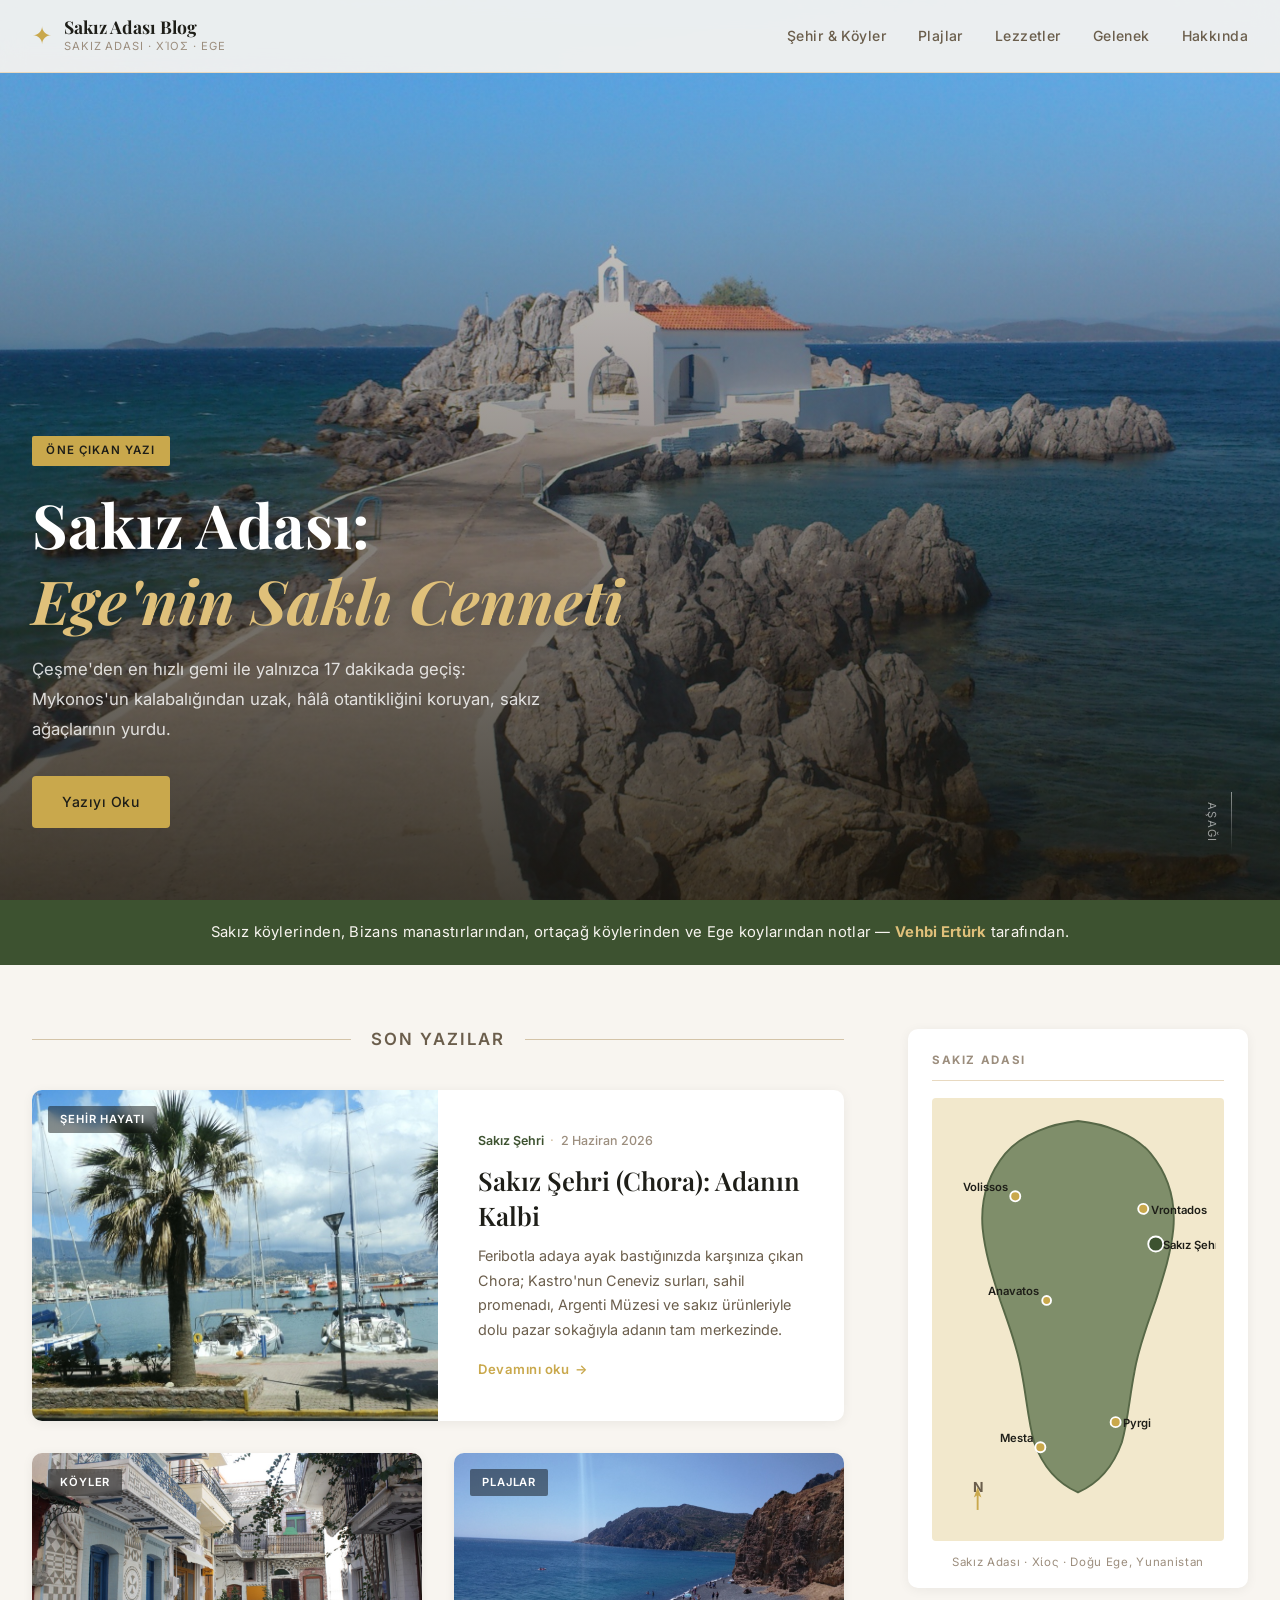
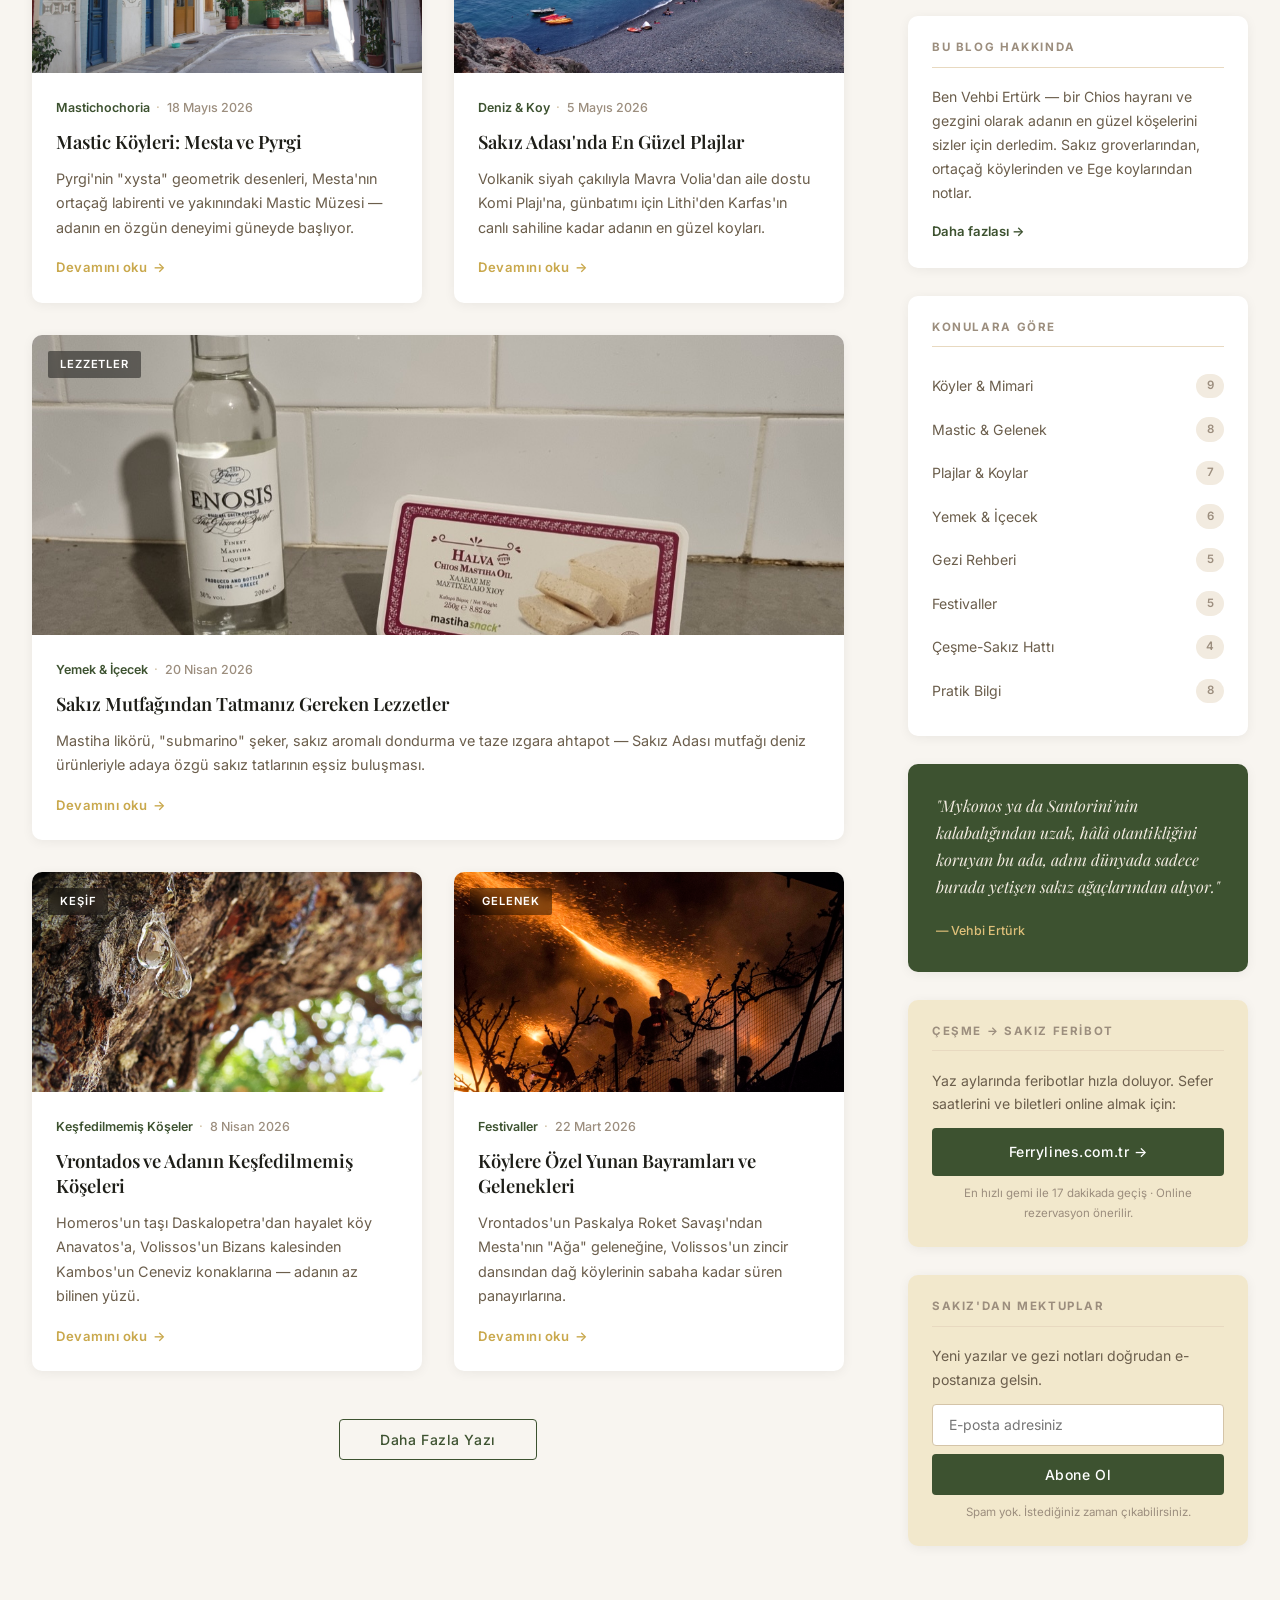
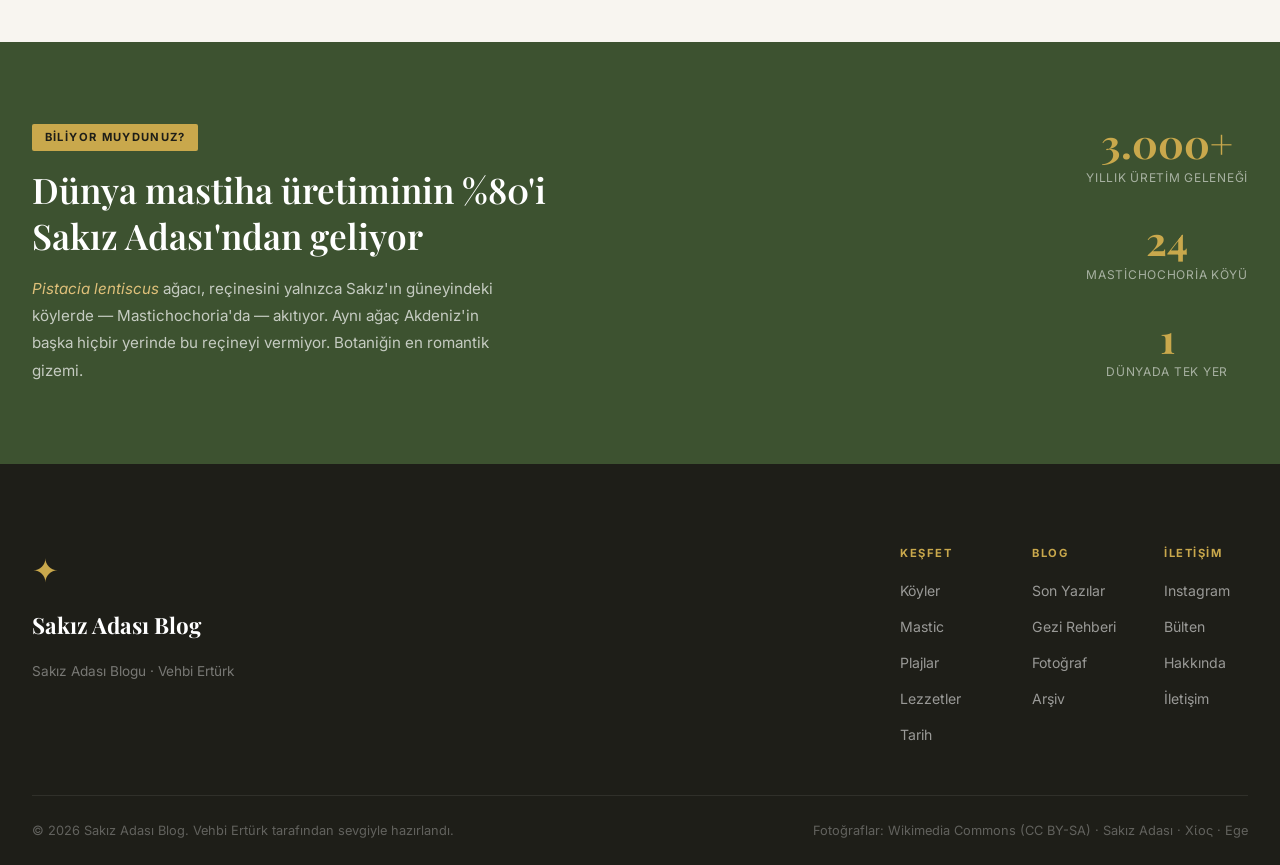
==== commit d5b48868: "Rename header to Sakız Adası Blog" ====
--- a/index.html
+++ b/index.html
@@ -3,7 +3,7 @@
 <head>
   <meta charset="UTF-8" />
   <meta name="viewport" content="width=device-width, initial-scale=1.0" />
-  <title>Vehbi Ertürk's Blog — Sakız Adası</title>
+  <title>Sakız Adası Blog — Sakız Adası</title>
   <link rel="preconnect" href="https://fonts.googleapis.com" />
   <link rel="preconnect" href="https://fonts.gstatic.com" crossorigin />
   <link href="https://fonts.googleapis.com/css2?family=Playfair+Display:ital,wght@0,400;0,600;0,700;1,400;1,600&family=Inter:wght@300;400;500;600&display=swap" rel="stylesheet" />
@@ -25,7 +25,7 @@
       <a href="index.html" class="nav-logo">
         <span class="nav-logo-mark">✦</span>
         <div>
-          <div class="nav-logo-title">Vehbi Ertürk's Blog</div>
+          <div class="nav-logo-title">Sakız Adası Blog</div>
           <div class="nav-logo-sub">Sakız Adası · Χίος · Ege</div>
         </div>
       </a>
@@ -352,7 +352,7 @@
     <div class="footer-inner">
       <div class="footer-brand">
         <span class="footer-logo-mark">✦</span>
-        <div class="footer-logo-title">Vehbi Ertürk's Blog</div>
+        <div class="footer-logo-title">Sakız Adası Blog</div>
         <p>Sakız Adası Blogu · Vehbi Ertürk</p>
       </div>
       <div class="footer-links">
@@ -381,7 +381,7 @@
       </div>
     </div>
     <div class="footer-bottom">
-      <p>© 2026 Vehbi Ertürk's Blog. Vehbi Ertürk tarafından sevgiyle hazırlandı.</p>
+      <p>© 2026 Sakız Adası Blog. Vehbi Ertürk tarafından sevgiyle hazırlandı.</p>
       <p>Fotoğraflar: Wikimedia Commons (CC BY-SA) · Sakız Adası · Χίος · Ege</p>
     </div>
   </footer>
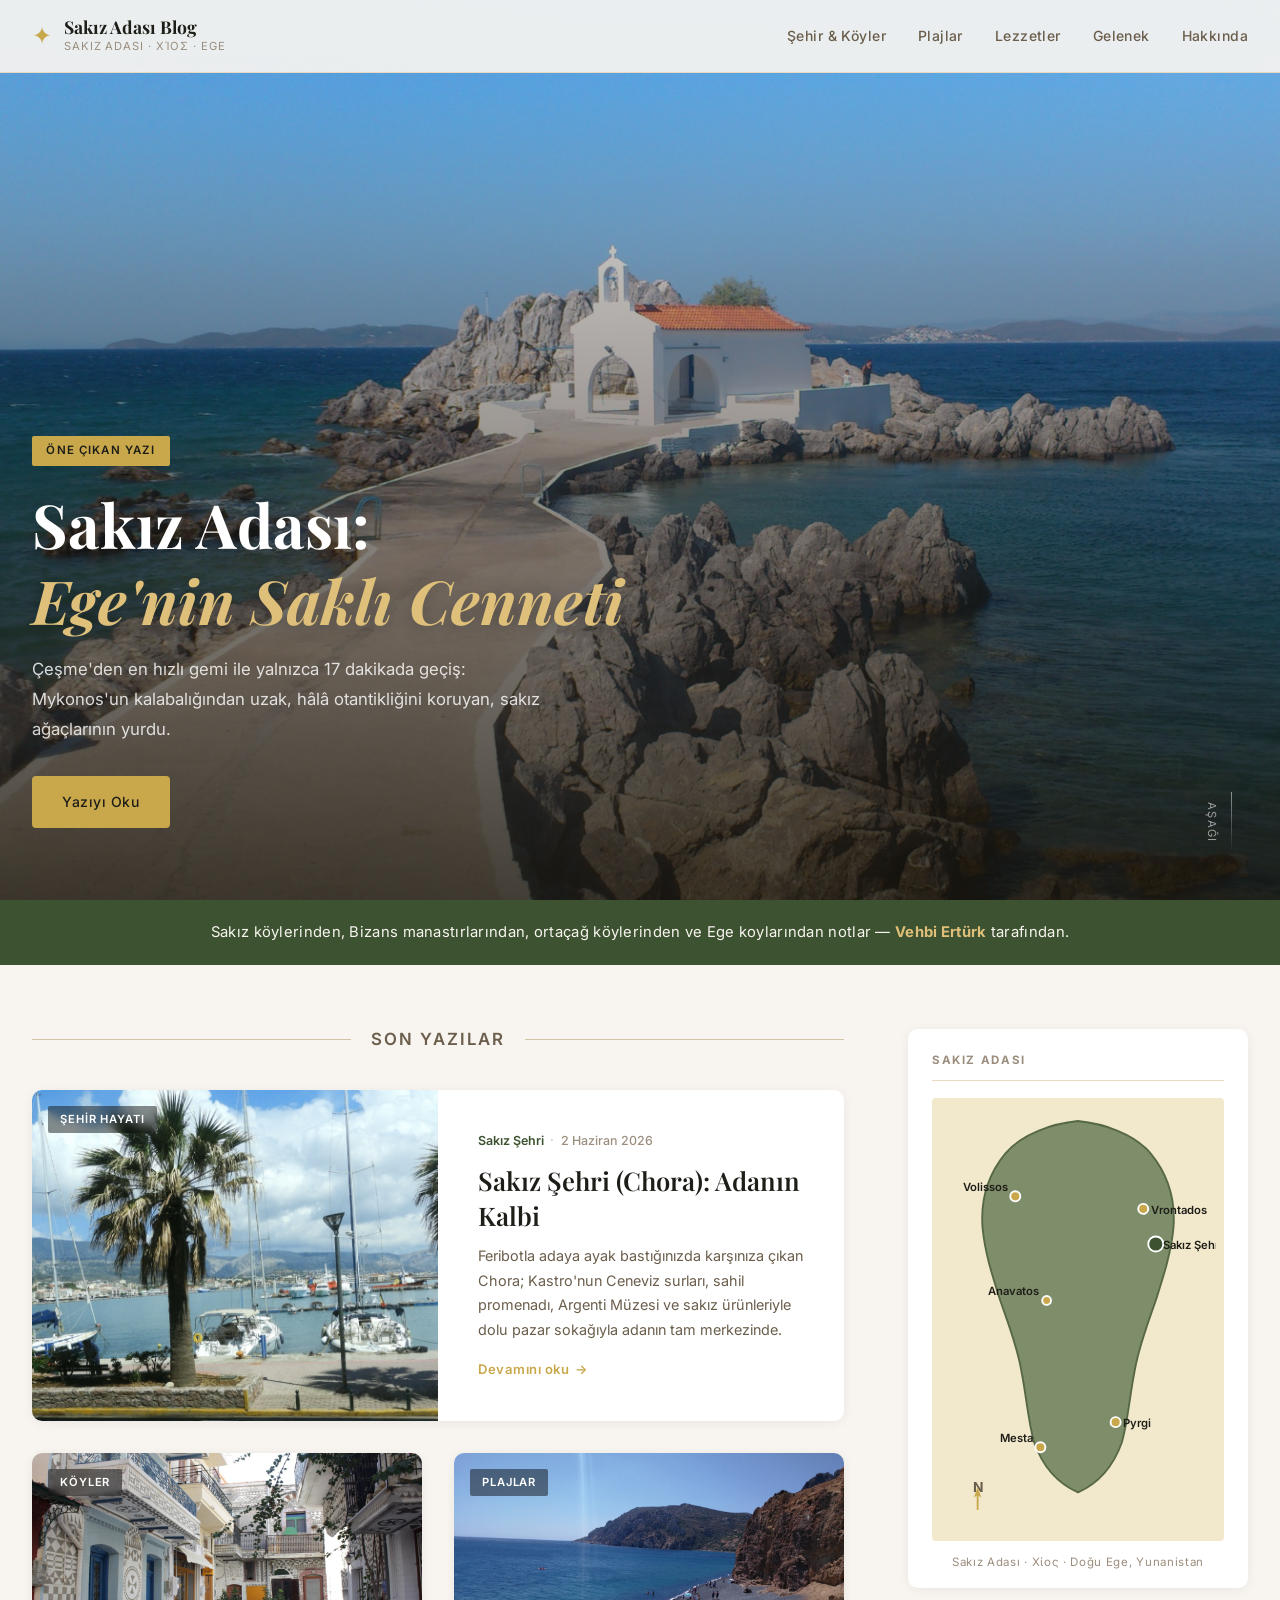
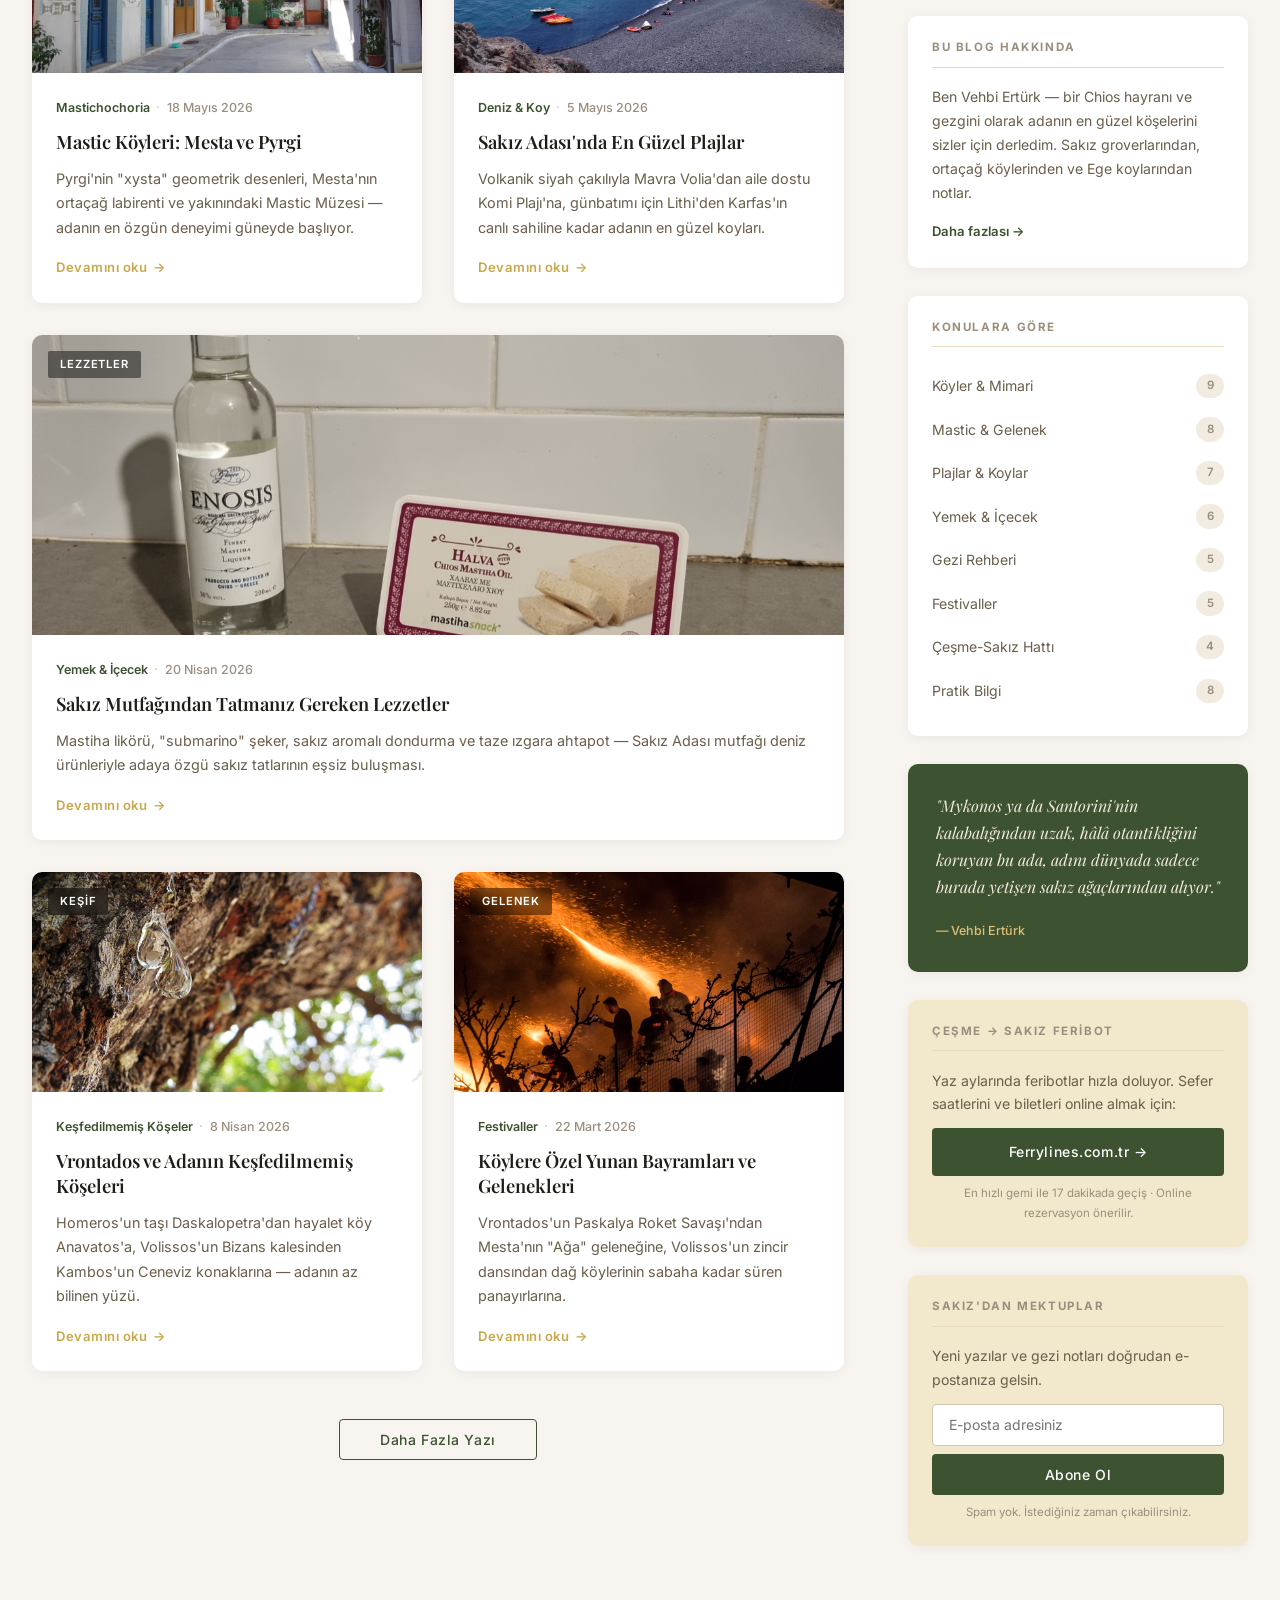
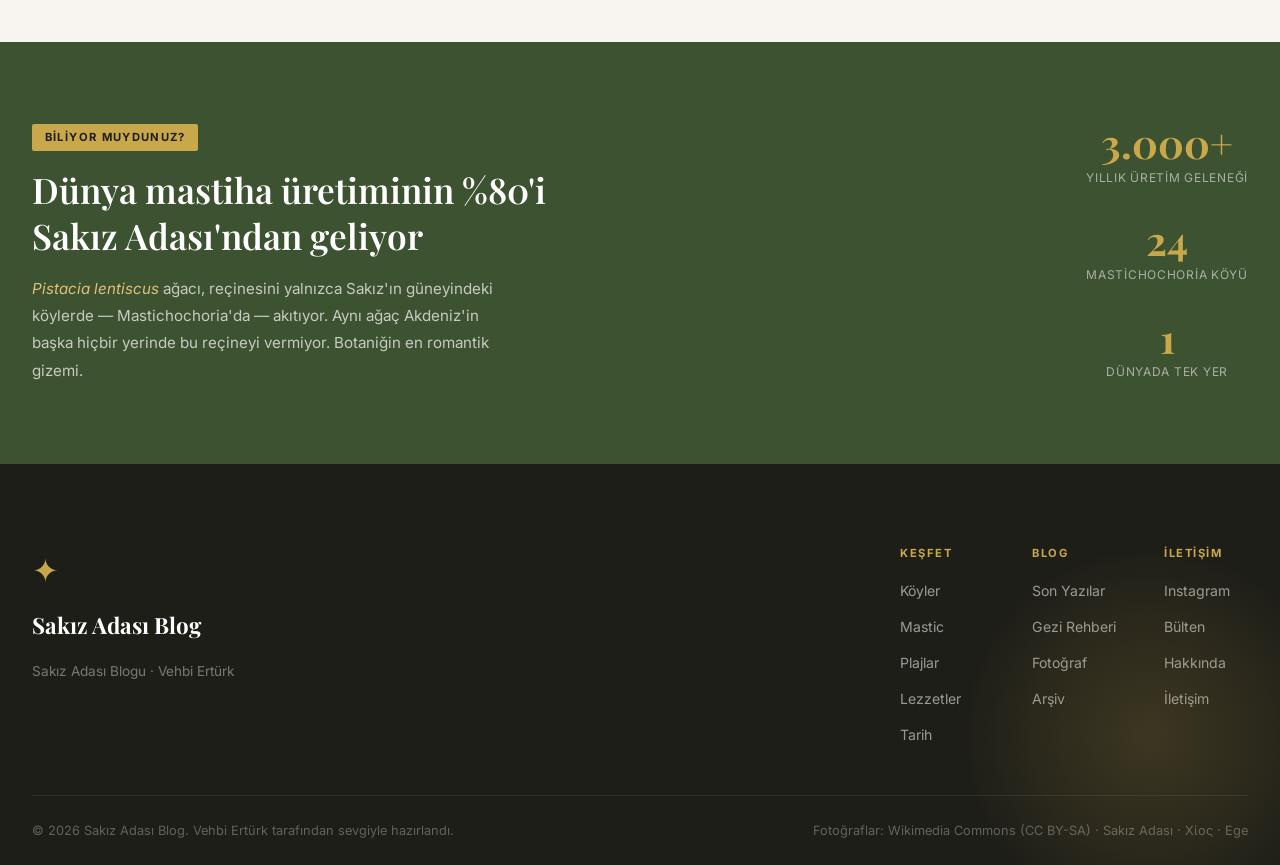
==== commit 39590e85: "SEO overhaul: 10 slug pages, full alt texts, JSON-LD schema, updated sitemap - Created 10 individual" ====
--- a/index.html
+++ b/index.html
@@ -3,7 +3,74 @@
 <head>
   <meta charset="UTF-8" />
   <meta name="viewport" content="width=device-width, initial-scale=1.0" />
-  <title>Sakız Adası Blog — Sakız Adası</title>
+  <title>Sakız Adası Blog — Çeşme'den 17 Dakikada Ege'nin Saklı Cenneti</title>
+  <meta name="description" content="Çeşme'den en hızlı gemi ile 17 dakikada Sakız Adası. Pyrgi, Mesta, Mavra Volia, mastiha ve daha fazlası — Vehbi Ertürk'ün Chios gezi rehberi." />
+  <meta name="keywords" content="Sakız Adası, Chios, Çeşme Sakız feribot, Sakız Adası gezi rehberi, Pyrgi köyü, Mesta köyü, Mavra Volia plaj, mastiha, sakız reçinesi, Mastichochoria" />
+  <meta name="author" content="Vehbi Ertürk" />
+  <meta name="robots" content="index, follow" />
+  <link rel="canonical" href="https://erturklines.com/" />
+
+  <!-- Open Graph -->
+  <meta property="og:type" content="website" />
+  <meta property="og:title" content="Sakız Adası Blog — Çeşme'den 17 Dakikada Ege'nin Saklı Cenneti" />
+  <meta property="og:description" content="Çeşme'den en hızlı gemi ile 17 dakikada Sakız Adası. Pyrgi, Mesta, Mavra Volia, mastiha ve daha fazlası." />
+  <meta property="og:url" content="https://erturklines.com/" />
+  <meta property="og:image" content="https://erturklines.com/images/hero.jpg" />
+  <meta property="og:image:width" content="1920" />
+  <meta property="og:image:height" content="1080" />
+  <meta property="og:locale" content="tr_TR" />
+  <meta property="og:site_name" content="Sakız Adası Blog" />
+
+  <!-- Twitter Card -->
+  <meta name="twitter:card" content="summary_large_image" />
+  <meta name="twitter:title" content="Sakız Adası Blog — Çeşme'den 17 Dakikada Ege'nin Saklı Cenneti" />
+  <meta name="twitter:description" content="Çeşme'den en hızlı gemi ile 17 dakikada Sakız Adası. Pyrgi, Mesta, Mavra Volia ve mastiha." />
+  <meta name="twitter:image" content="https://erturklines.com/images/hero.jpg" />
+
+  <!-- JSON-LD: Website + Blog -->
+  <script type="application/ld+json">
+  {
+    "@context": "https://schema.org",
+    "@graph": [
+      {
+        "@type": "WebSite",
+        "@id": "https://erturklines.com/#website",
+        "url": "https://erturklines.com/",
+        "name": "Sakız Adası Blog",
+        "description": "Çeşme'den 17 dakikada Sakız Adası gezi rehberi",
+        "inLanguage": "tr",
+        "publisher": {
+          "@type": "Person",
+          "@id": "https://erturklines.com/#author",
+          "name": "Vehbi Ertürk",
+          "url": "https://erturklines.com/"
+        }
+      },
+      {
+        "@type": "Blog",
+        "@id": "https://erturklines.com/#blog",
+        "url": "https://erturklines.com/",
+        "name": "Sakız Adası Blog",
+        "description": "Çeşme'den en hızlı gemi ile 17 dakikada ulaşılan Sakız Adası hakkında gezi yazıları",
+        "inLanguage": "tr",
+        "author": { "@id": "https://erturklines.com/#author" },
+        "blogPost": [
+          { "@type": "BlogPosting", "headline": "Sakız Adası'na Giriş: Ege'nin Saklı Cenneti", "url": "https://erturklines.com/sakiz-adasina-giris/" },
+          { "@type": "BlogPosting", "headline": "Çeşme'den Sakız Adası'na Nasıl Gidilir?", "url": "https://erturklines.com/cesme-sakiz-feribot-rehberi/" },
+          { "@type": "BlogPosting", "headline": "Sakız Şehri (Chora): Adanın Kalbi", "url": "https://erturklines.com/sakiz-sehri-chora/" },
+          { "@type": "BlogPosting", "headline": "Mastic Köyleri: Mesta ve Pyrgi", "url": "https://erturklines.com/mastic-koyleri-mesta-pyrgi/" },
+          { "@type": "BlogPosting", "headline": "Sakız Adası'nda En Güzel Plajlar", "url": "https://erturklines.com/en-guzel-plajlar/" },
+          { "@type": "BlogPosting", "headline": "Sakız Mutfağından Tatmanız Gereken Lezzetler", "url": "https://erturklines.com/sakiz-mutfagi-lezzetler/" },
+          { "@type": "BlogPosting", "headline": "Sakız Adası Gezi Rotası (2 Gün 1 Gece)", "url": "https://erturklines.com/sakiz-gezi-rotasi-2-gun/" },
+          { "@type": "BlogPosting", "headline": "Sakız Adası'na Gitmeden Önce Pratik Bilgiler", "url": "https://erturklines.com/pratik-bilgiler/" },
+          { "@type": "BlogPosting", "headline": "Vrontados ve Adanın Keşfedilmemiş Köşeleri", "url": "https://erturklines.com/vrontados-kessfedilmemis-koseler/" },
+          { "@type": "BlogPosting", "headline": "Köylere Özel Yunan Bayramları ve Gelenekleri", "url": "https://erturklines.com/yunan-bayramlari-gelenekler/" }
+        ]
+      }
+    ]
+  }
+  </script>
+
   <link rel="preconnect" href="https://fonts.googleapis.com" />
   <link rel="preconnect" href="https://fonts.gstatic.com" crossorigin />
   <link href="https://fonts.googleapis.com/css2?family=Playfair+Display:ital,wght@0,400;0,600;0,700;1,400;1,600&family=Inter:wght@300;400;500;600&display=swap" rel="stylesheet" />
@@ -58,7 +125,7 @@
       <span class="hero-tag">Öne Çıkan Yazı</span>
       <h1 class="hero-title">Sakız Adası:<br /><em>Ege'nin Saklı Cenneti</em></h1>
       <p class="hero-desc">Çeşme'den en hızlı gemi ile yalnızca 17 dakikada geçiş: Mykonos'un kalabalığından uzak, hâlâ otantikliğini koruyan, sakız ağaçlarının yurdu.</p>
-      <a href="post.html" class="btn btn-hero">Yazıyı Oku</a>
+      <a href="/sakiz-adasina-giris/" class="btn btn-hero">Yazıyı Oku</a>
     </div>
     <div class="hero-scroll-hint">
       <span>Aşağı</span>
@@ -87,8 +154,9 @@
 
         <!-- Card 1 — Large: Chora -->
         <article class="card card--large" id="sehir">
-          <a href="post.html" class="card-image-link">
+          <a href="/sakiz-sehri-chora/" class="card-image-link">
             <div class="card-image card-image--town">
+              <img src="/images/chora.jpg" alt="Sakız Adası Chora liman manzarası, Çeşme karşısında Ege sahili" loading="lazy" />
               <span class="card-tag">Şehir Hayatı</span>
             </div>
           </a>
@@ -96,20 +164,21 @@
             <div class="card-meta">
               <span class="card-category">Sakız Şehri</span>
               <span class="card-dot">·</span>
-              <time>2 Haziran 2026</time>
-            </div>
-            <h3 class="card-title">
-              <a href="post.html">Sakız Şehri (Chora): Adanın Kalbi</a>
+              <time datetime="2026-06-02">2 Haziran 2026</time>
+            </div>
+            <h3 class="card-title">
+              <a href="/sakiz-sehri-chora/">Sakız Şehri (Chora): Adanın Kalbi</a>
             </h3>
             <p class="card-excerpt">Feribotla adaya ayak bastığınızda karşınıza çıkan Chora; Kastro'nun Ceneviz surları, sahil promenadı, Argenti Müzesi ve sakız ürünleriyle dolu pazar sokağıyla adanın tam merkezinde.</p>
-            <a href="post.html" class="card-read-more">Devamını oku <span>→</span></a>
+            <a href="/sakiz-sehri-chora/" class="card-read-more">Devamını oku <span>→</span></a>
           </div>
         </article>
 
         <!-- Card 2: Mastic Villages -->
         <article class="card" id="koyleri">
-          <a href="post.html" class="card-image-link">
+          <a href="/mastic-koyleri-mesta-pyrgi/" class="card-image-link">
             <div class="card-image card-image--villages">
+              <img src="/images/pyrgi.jpg" alt="Pyrgi köyü siyah beyaz xysta geometrik desenli evler, Sakız Adası Mastichochoria" loading="lazy" />
               <span class="card-tag">Köyler</span>
             </div>
           </a>
@@ -117,20 +186,21 @@
             <div class="card-meta">
               <span class="card-category">Mastichochoria</span>
               <span class="card-dot">·</span>
-              <time>18 Mayıs 2026</time>
-            </div>
-            <h3 class="card-title">
-              <a href="post.html">Mastic Köyleri: Mesta ve Pyrgi</a>
+              <time datetime="2026-05-18">18 Mayıs 2026</time>
+            </div>
+            <h3 class="card-title">
+              <a href="/mastic-koyleri-mesta-pyrgi/">Mastic Köyleri: Mesta ve Pyrgi</a>
             </h3>
             <p class="card-excerpt">Pyrgi'nin "xysta" geometrik desenleri, Mesta'nın ortaçağ labirenti ve yakınındaki Mastic Müzesi — adanın en özgün deneyimi güneyde başlıyor.</p>
-            <a href="post.html" class="card-read-more">Devamını oku <span>→</span></a>
+            <a href="/mastic-koyleri-mesta-pyrgi/" class="card-read-more">Devamını oku <span>→</span></a>
           </div>
         </article>
 
         <!-- Card 3: Beaches -->
         <article class="card" id="plajlar">
-          <a href="post.html" class="card-image-link">
+          <a href="/en-guzel-plajlar/" class="card-image-link">
             <div class="card-image card-image--beach">
+              <img src="/images/mavra-volia.jpg" alt="Mavra Volia siyah volkanik çakıl plajı, Sakız Adası turkuaz Ege suyu" loading="lazy" />
               <span class="card-tag">Plajlar</span>
             </div>
           </a>
@@ -138,20 +208,21 @@
             <div class="card-meta">
               <span class="card-category">Deniz &amp; Koy</span>
               <span class="card-dot">·</span>
-              <time>5 Mayıs 2026</time>
-            </div>
-            <h3 class="card-title">
-              <a href="post.html">Sakız Adası'nda En Güzel Plajlar</a>
+              <time datetime="2026-05-05">5 Mayıs 2026</time>
+            </div>
+            <h3 class="card-title">
+              <a href="/en-guzel-plajlar/">Sakız Adası'nda En Güzel Plajlar</a>
             </h3>
             <p class="card-excerpt">Volkanik siyah çakılıyla Mavra Volia'dan aile dostu Komi Plajı'na, günbatımı için Lithi'den Karfas'ın canlı sahiline kadar adanın en güzel koyları.</p>
-            <a href="post.html" class="card-read-more">Devamını oku <span>→</span></a>
+            <a href="/en-guzel-plajlar/" class="card-read-more">Devamını oku <span>→</span></a>
           </div>
         </article>
 
         <!-- Card 4 — Wide: Food -->
         <article class="card card--wide" id="lezzetler">
-          <a href="post.html" class="card-image-link">
+          <a href="/sakiz-mutfagi-lezzetler/" class="card-image-link">
             <div class="card-image card-image--food">
+              <img src="/images/mastic-food.jpg" alt="Sakız mastiha ürünleri likör sakız aromalı yiyecekler Chios mutfağı" loading="lazy" />
               <span class="card-tag">Lezzetler</span>
             </div>
           </a>
@@ -159,20 +230,21 @@
             <div class="card-meta">
               <span class="card-category">Yemek &amp; İçecek</span>
               <span class="card-dot">·</span>
-              <time>20 Nisan 2026</time>
-            </div>
-            <h3 class="card-title">
-              <a href="post.html">Sakız Mutfağından Tatmanız Gereken Lezzetler</a>
+              <time datetime="2026-04-20">20 Nisan 2026</time>
+            </div>
+            <h3 class="card-title">
+              <a href="/sakiz-mutfagi-lezzetler/">Sakız Mutfağından Tatmanız Gereken Lezzetler</a>
             </h3>
             <p class="card-excerpt">Mastiha likörü, "submarino" şeker, sakız aromalı dondurma ve taze ızgara ahtapot — Sakız Adası mutfağı deniz ürünleriyle adaya özgü sakız tatlarının eşsiz buluşması.</p>
-            <a href="post.html" class="card-read-more">Devamını oku <span>→</span></a>
+            <a href="/sakiz-mutfagi-lezzetler/" class="card-read-more">Devamını oku <span>→</span></a>
           </div>
         </article>
 
         <!-- Card 5: Hidden corners -->
         <article class="card">
-          <a href="post.html" class="card-image-link">
+          <a href="/vrontados-kessfedilmemis-koseler/" class="card-image-link">
             <div class="card-image card-image--grove">
+              <img src="/images/mastic-grove.jpg" alt="Sakız ağacı reçine gözyaşları mastiha hasadı Sakız Adası" loading="lazy" />
               <span class="card-tag">Keşif</span>
             </div>
           </a>
@@ -180,20 +252,21 @@
             <div class="card-meta">
               <span class="card-category">Keşfedilmemiş Köşeler</span>
               <span class="card-dot">·</span>
-              <time>8 Nisan 2026</time>
-            </div>
-            <h3 class="card-title">
-              <a href="post.html">Vrontados ve Adanın Keşfedilmemiş Köşeleri</a>
+              <time datetime="2026-04-08">8 Nisan 2026</time>
+            </div>
+            <h3 class="card-title">
+              <a href="/vrontados-kessfedilmemis-koseler/">Vrontados ve Adanın Keşfedilmemiş Köşeleri</a>
             </h3>
             <p class="card-excerpt">Homeros'un taşı Daskalopetra'dan hayalet köy Anavatos'a, Volissos'un Bizans kalesinden Kambos'un Ceneviz konaklarına — adanın az bilinen yüzü.</p>
-            <a href="post.html" class="card-read-more">Devamını oku <span>→</span></a>
+            <a href="/vrontados-kessfedilmemis-koseler/" class="card-read-more">Devamını oku <span>→</span></a>
           </div>
         </article>
 
         <!-- Card 6: Traditions -->
         <article class="card" id="gelenek">
-          <a href="post.html" class="card-image-link">
+          <a href="/yunan-bayramlari-gelenekler/" class="card-image-link">
             <div class="card-image card-image--monastery">
+              <img src="/images/rouketopolemos.jpg" alt="Vrontados Paskalya Roket Savaşı Rouketopolemos geleneksel festival Sakız Adası" loading="lazy" />
               <span class="card-tag">Gelenek</span>
             </div>
           </a>
@@ -204,10 +277,10 @@
               <time>22 Mart 2026</time>
             </div>
             <h3 class="card-title">
-              <a href="post.html">Köylere Özel Yunan Bayramları ve Gelenekleri</a>
+              <a href="/yunan-bayramlari-gelenekler/">Köylere Özel Yunan Bayramları ve Gelenekleri</a>
             </h3>
             <p class="card-excerpt">Vrontados'un Paskalya Roket Savaşı'ndan Mesta'nın "Ağa" geleneğine, Volissos'un zincir dansından dağ köylerinin sabaha kadar süren panayırlarına.</p>
-            <a href="post.html" class="card-read-more">Devamını oku <span>→</span></a>
+            <a href="/yunan-bayramlari-gelenekler/" class="card-read-more">Devamını oku <span>→</span></a>
           </div>
         </article>
 
--- a/style.css
+++ b/style.css
@@ -387,45 +387,24 @@
   height: 220px;
   position: relative;
   overflow: hidden;
+}
+.card-image img {
+  position: absolute;
+  inset: 0;
+  width: 100%;
+  height: 100%;
+  object-fit: cover;
+  display: block;
   transition: transform 0.5s cubic-bezier(0.4,0,0.2,1);
 }
-.card:hover .card-image { transform: scale(1.03); }
+.card:hover .card-image img { transform: scale(1.03); }
 .card--large .card-image {
   height: 100%;
   min-height: 320px;
 }
 
-/* Card image backgrounds */
-.card-image--villages {
-  background-image: url('images/pyrgi.jpg');
-  background-size: cover;
-  background-position: center;
-}
-.card-image--monastery {
-  background-image: url('images/rouketopolemos.jpg');
-  background-size: cover;
-  background-position: center top;
-}
-.card-image--beach {
-  background-image: url('images/mavra-volia.jpg');
-  background-size: cover;
-  background-position: center;
-}
-.card-image--food {
-  background-image: url('images/mastic-food.jpg');
-  background-size: cover;
-  background-position: center;
-}
-.card-image--town {
-  background-image: url('images/chora.jpg');
-  background-size: cover;
-  background-position: center;
-}
-.card-image--grove {
-  background-image: url('images/mastic-grove.jpg');
-  background-size: cover;
-  background-position: center;
-}
+/* Card image position overrides */
+.card-image--monastery img { object-position: center top; }
 
 .card-tag {
   position: absolute;
@@ -719,6 +698,24 @@
   background: var(--dark);
   color: var(--off-white);
   padding: 5rem 2rem 0;
+  position: relative;
+  overflow: hidden;
+}
+.footer::after {
+  content: '';
+  position: absolute;
+  bottom: -60px;
+  right: -60px;
+  width: 380px;
+  height: 380px;
+  background: radial-gradient(circle, rgba(201,168,76,0.18) 0%, rgba(201,168,76,0.07) 45%, transparent 70%);
+  pointer-events: none;
+  border-radius: 50%;
+  animation: footerGlow 4s ease-in-out infinite alternate;
+}
+@keyframes footerGlow {
+  0%   { opacity: 0.7; transform: scale(1); }
+  100% { opacity: 1;   transform: scale(1.12); }
 }
 .footer-inner {
   max-width: 1280px;
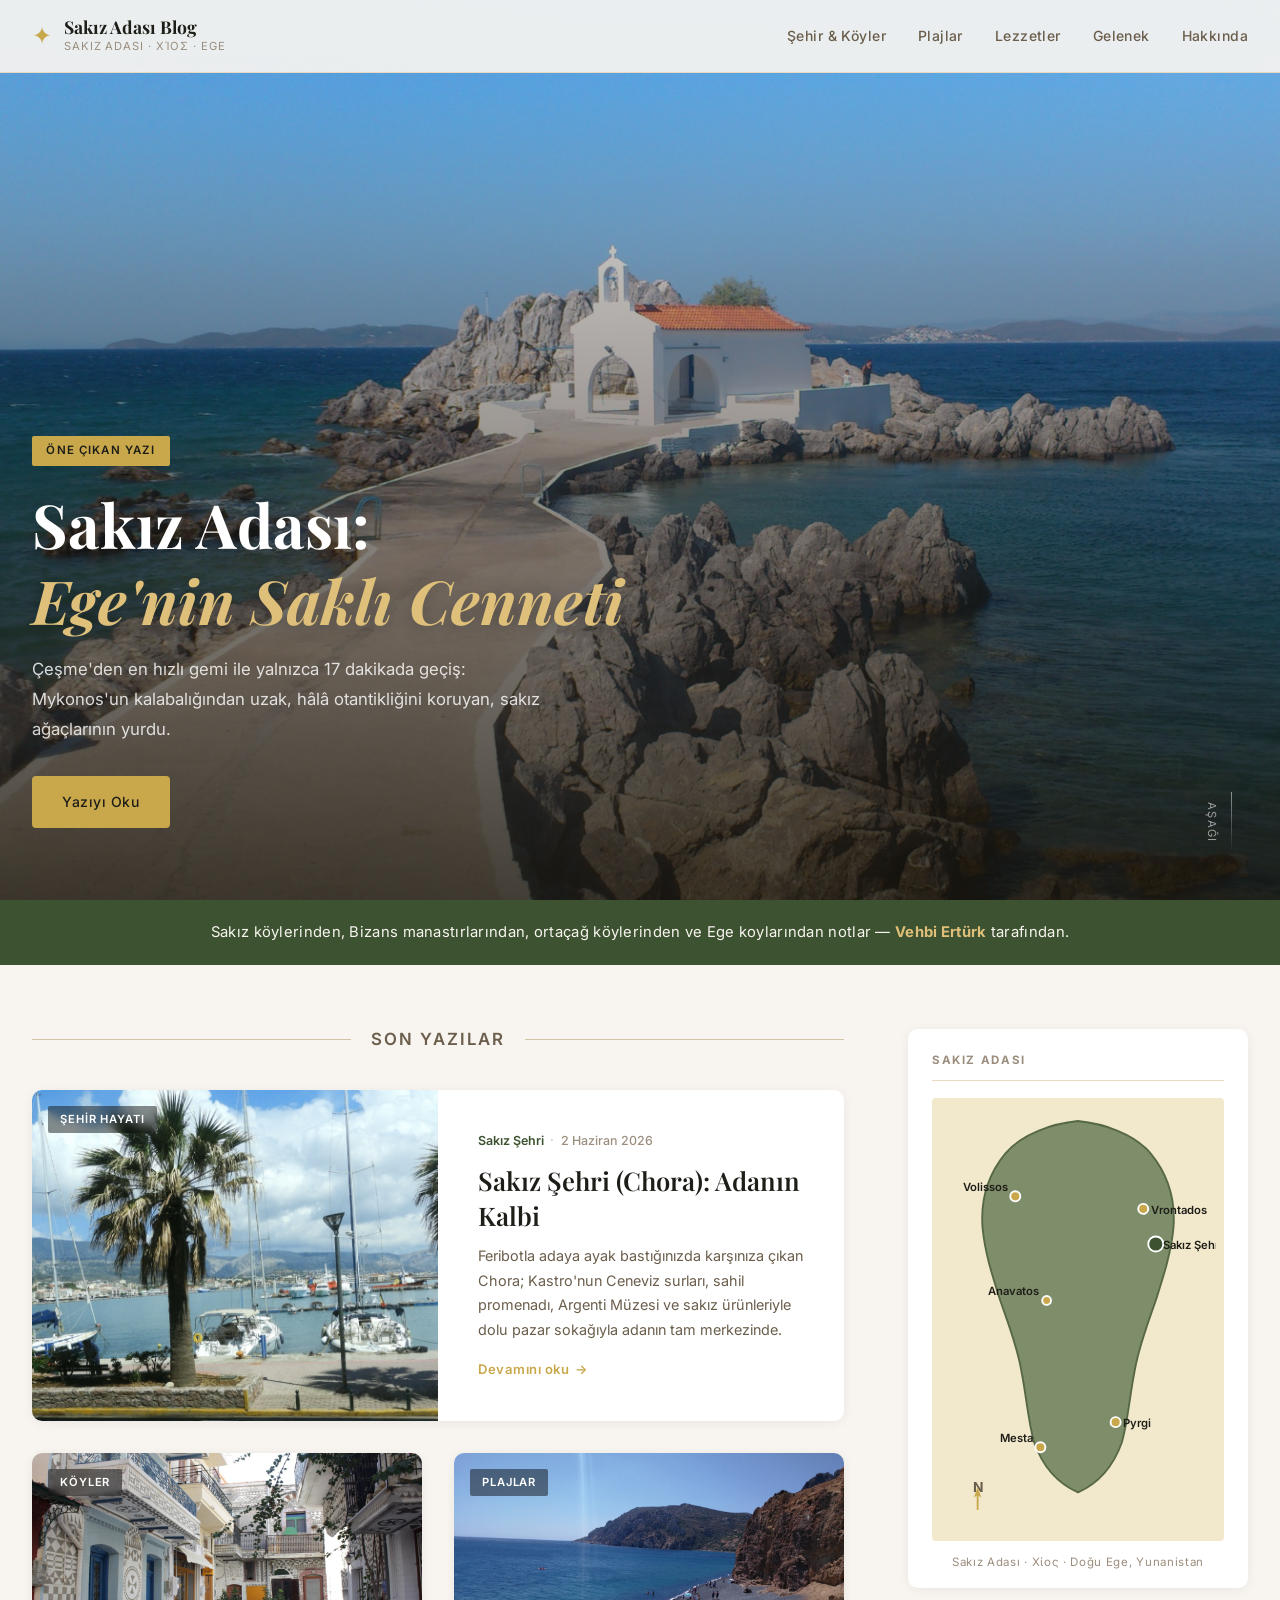
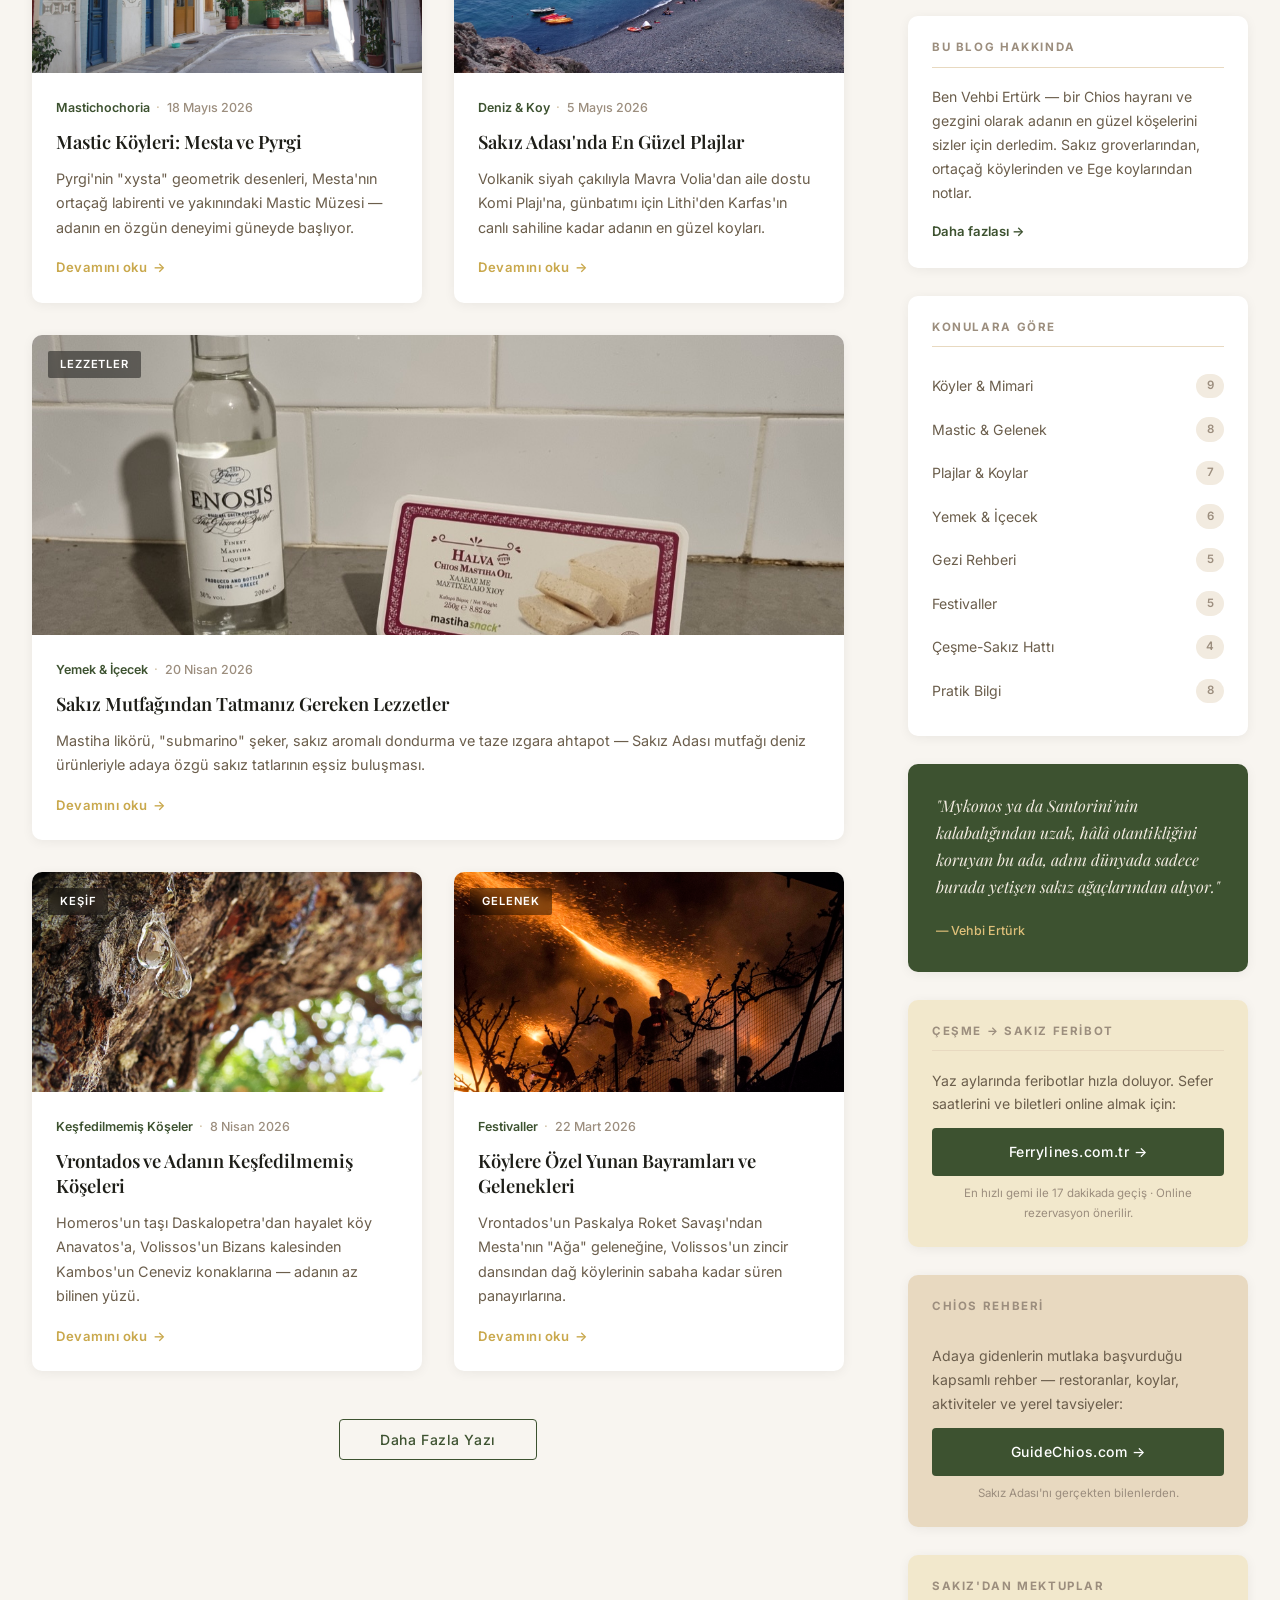
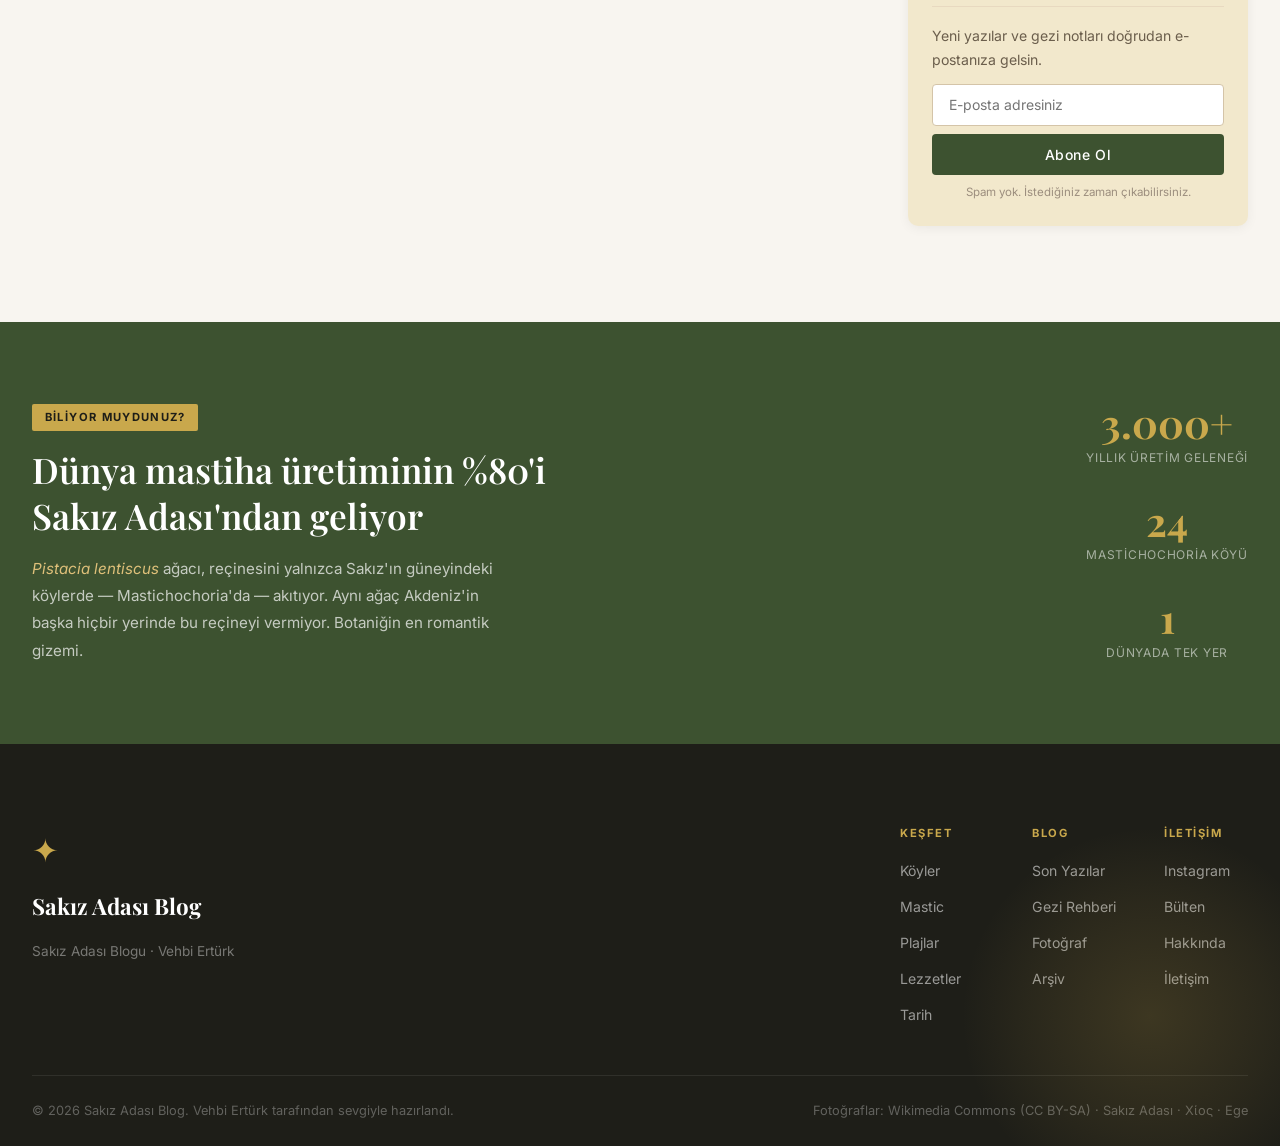
==== commit d32cfe82: "Add guidechios.com links across all 10 article pages and homepage - Added GuideChios.com sidebar wid" ====
--- a/index.html
+++ b/index.html
@@ -380,6 +380,14 @@
         <p class="newsletter-note">En hızlı gemi ile 17 dakikada geçiş · Online rezervasyon önerilir.</p>
       </div>
 
+      <!-- GuideChios -->
+      <div class="sidebar-widget widget-newsletter" style="background:var(--sand);">
+        <h4 class="widget-title">Chios Rehberi</h4>
+        <p class="widget-text">Adaya gidenlerin mutlaka başvurduğu kapsamlı rehber — restoranlar, koylar, aktiviteler ve yerel tavsiyeler:</p>
+        <a href="https://www.guidechios.com" target="_blank" rel="noopener" class="btn btn-primary" style="display:flex;justify-content:center;margin-bottom:0.5rem;">GuideChios.com →</a>
+        <p class="newsletter-note">Sakız Adası'nı gerçekten bilenlerden.</p>
+      </div>
+
       <!-- Newsletter -->
       <div class="sidebar-widget widget-newsletter">
         <h4 class="widget-title">Sakız'dan Mektuplar</h4>
